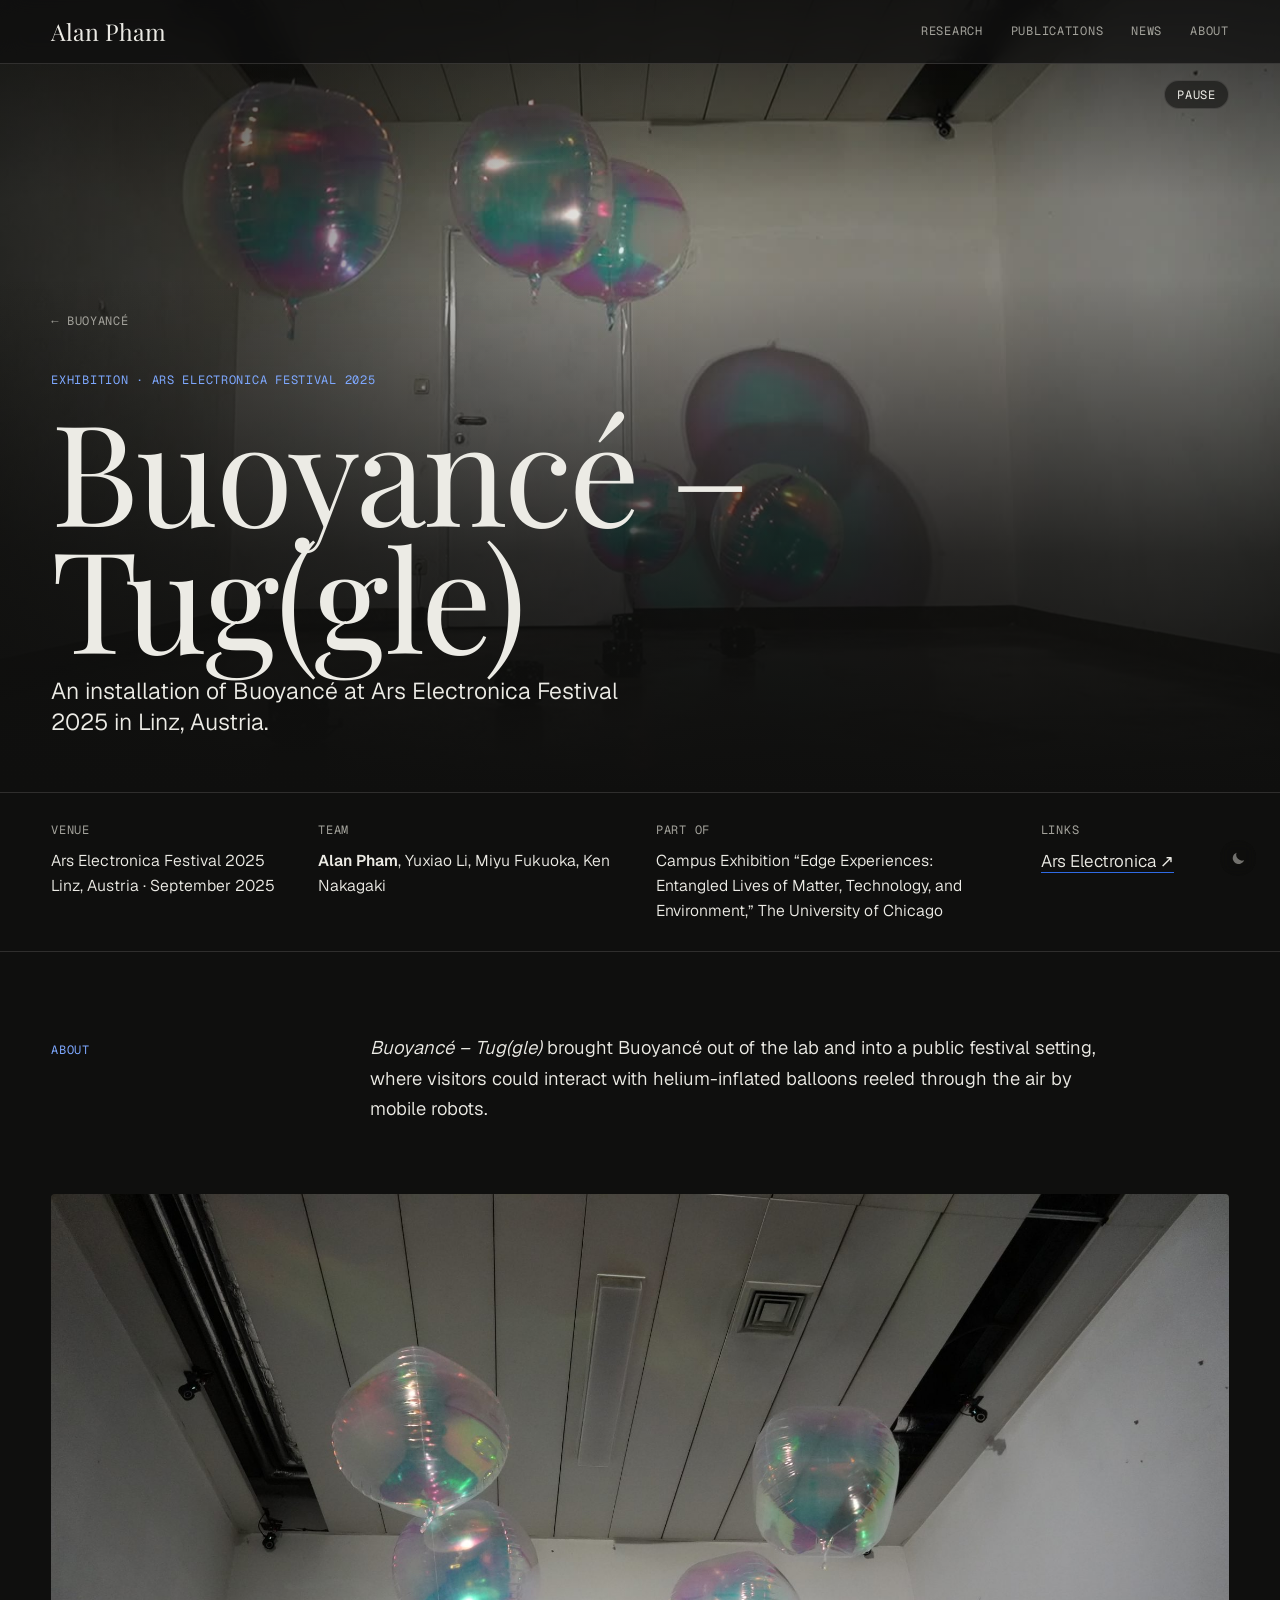
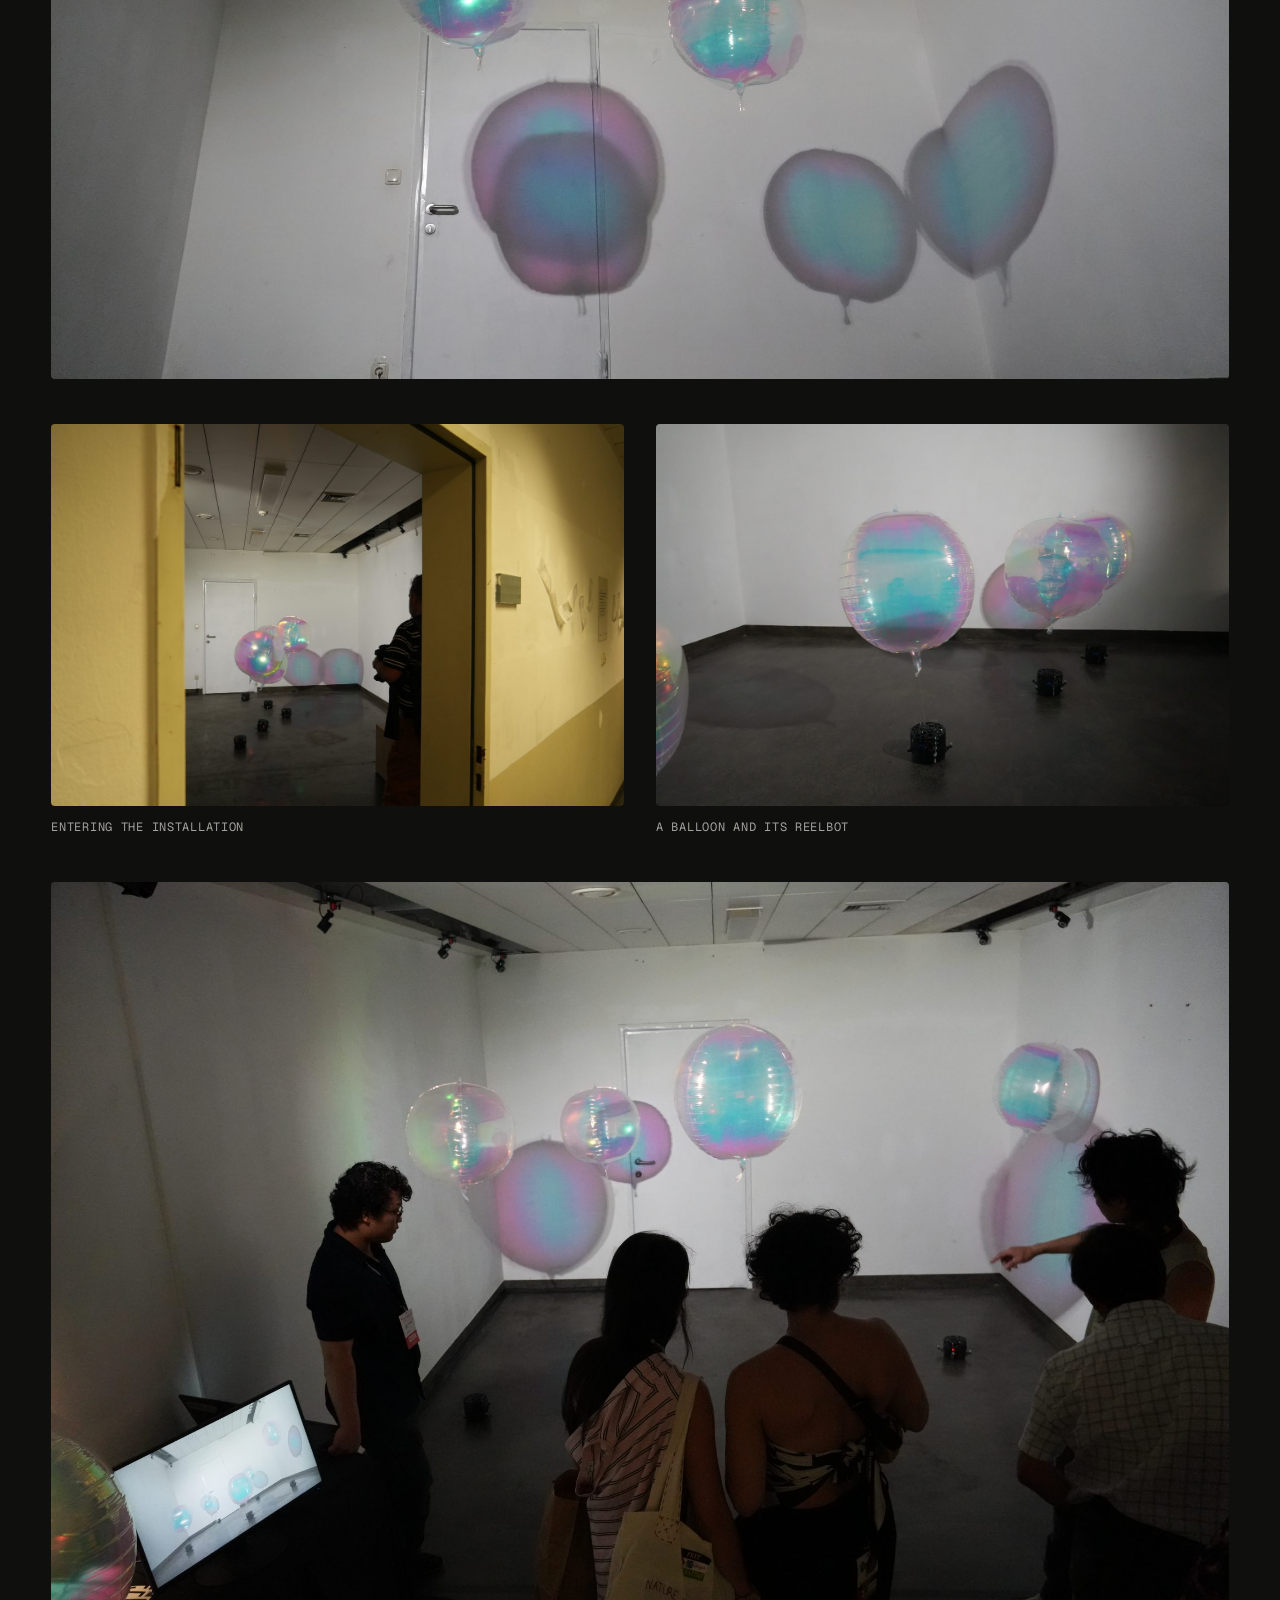
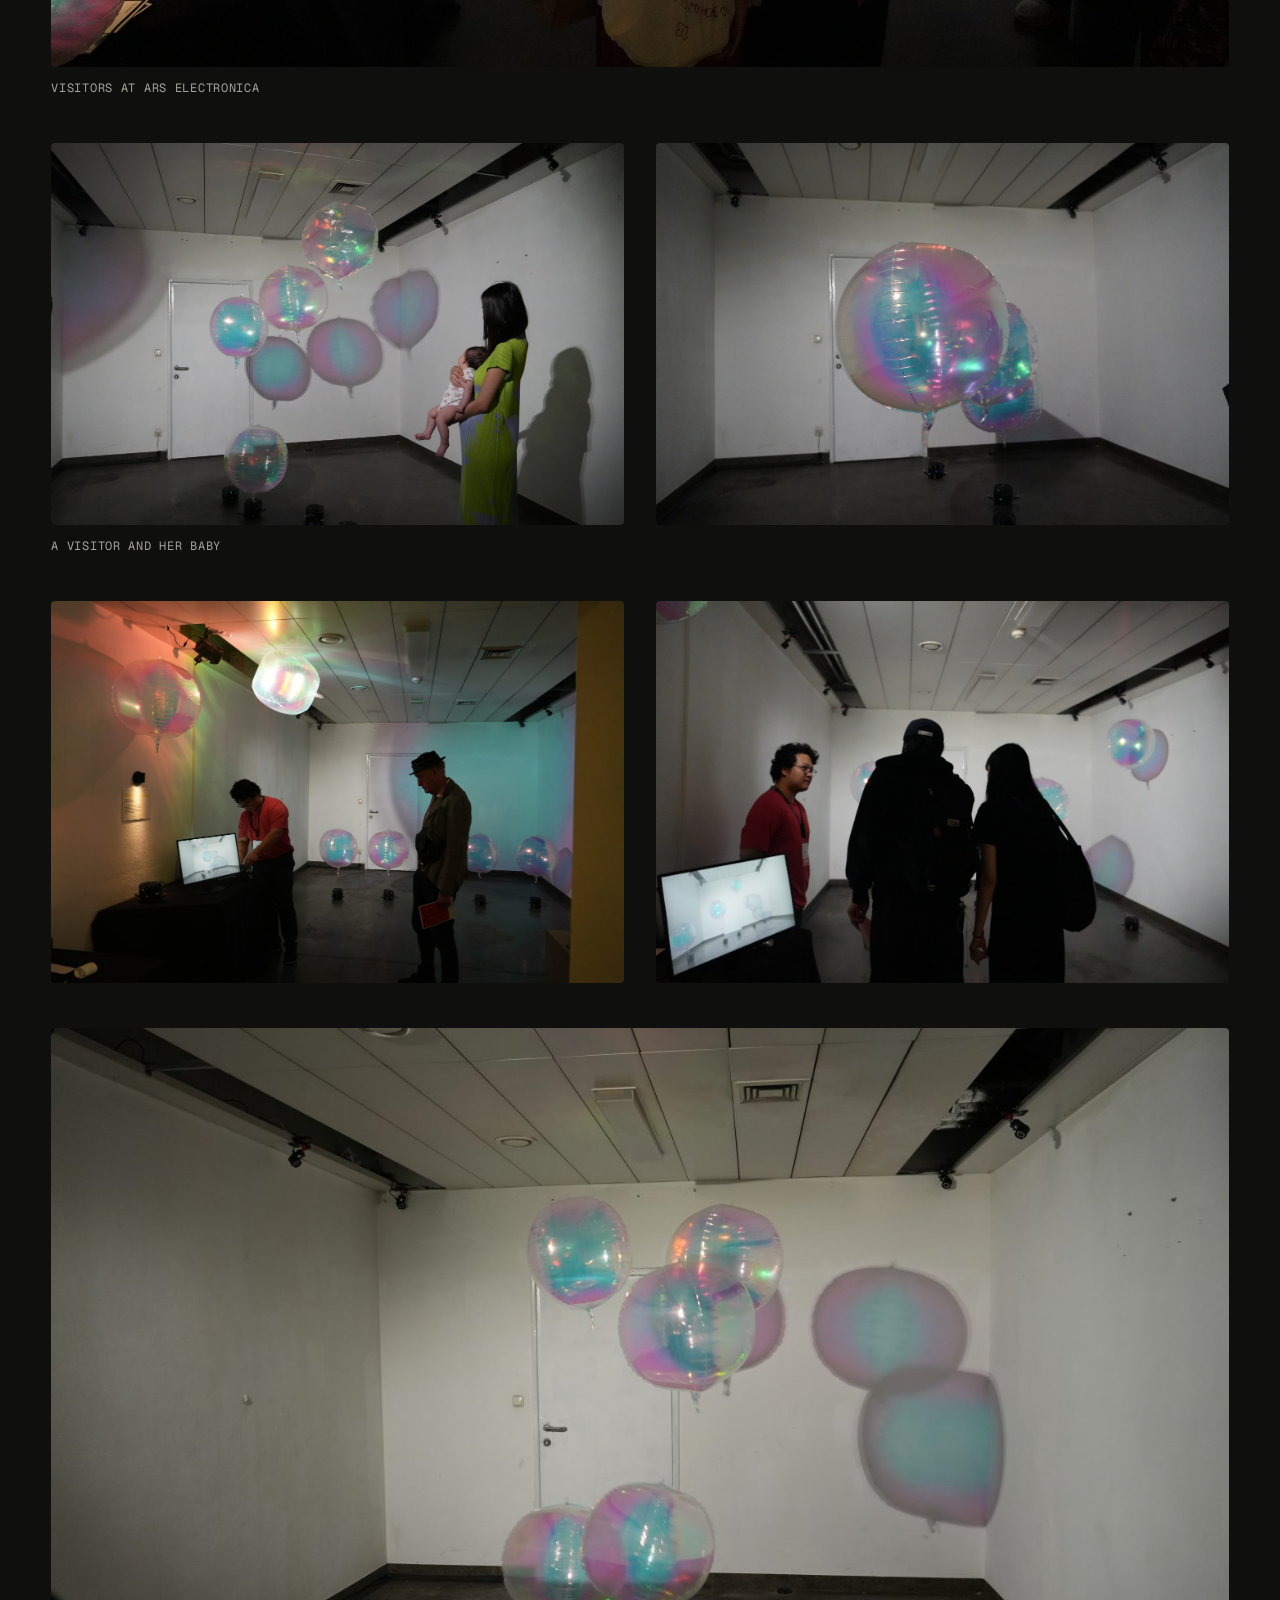
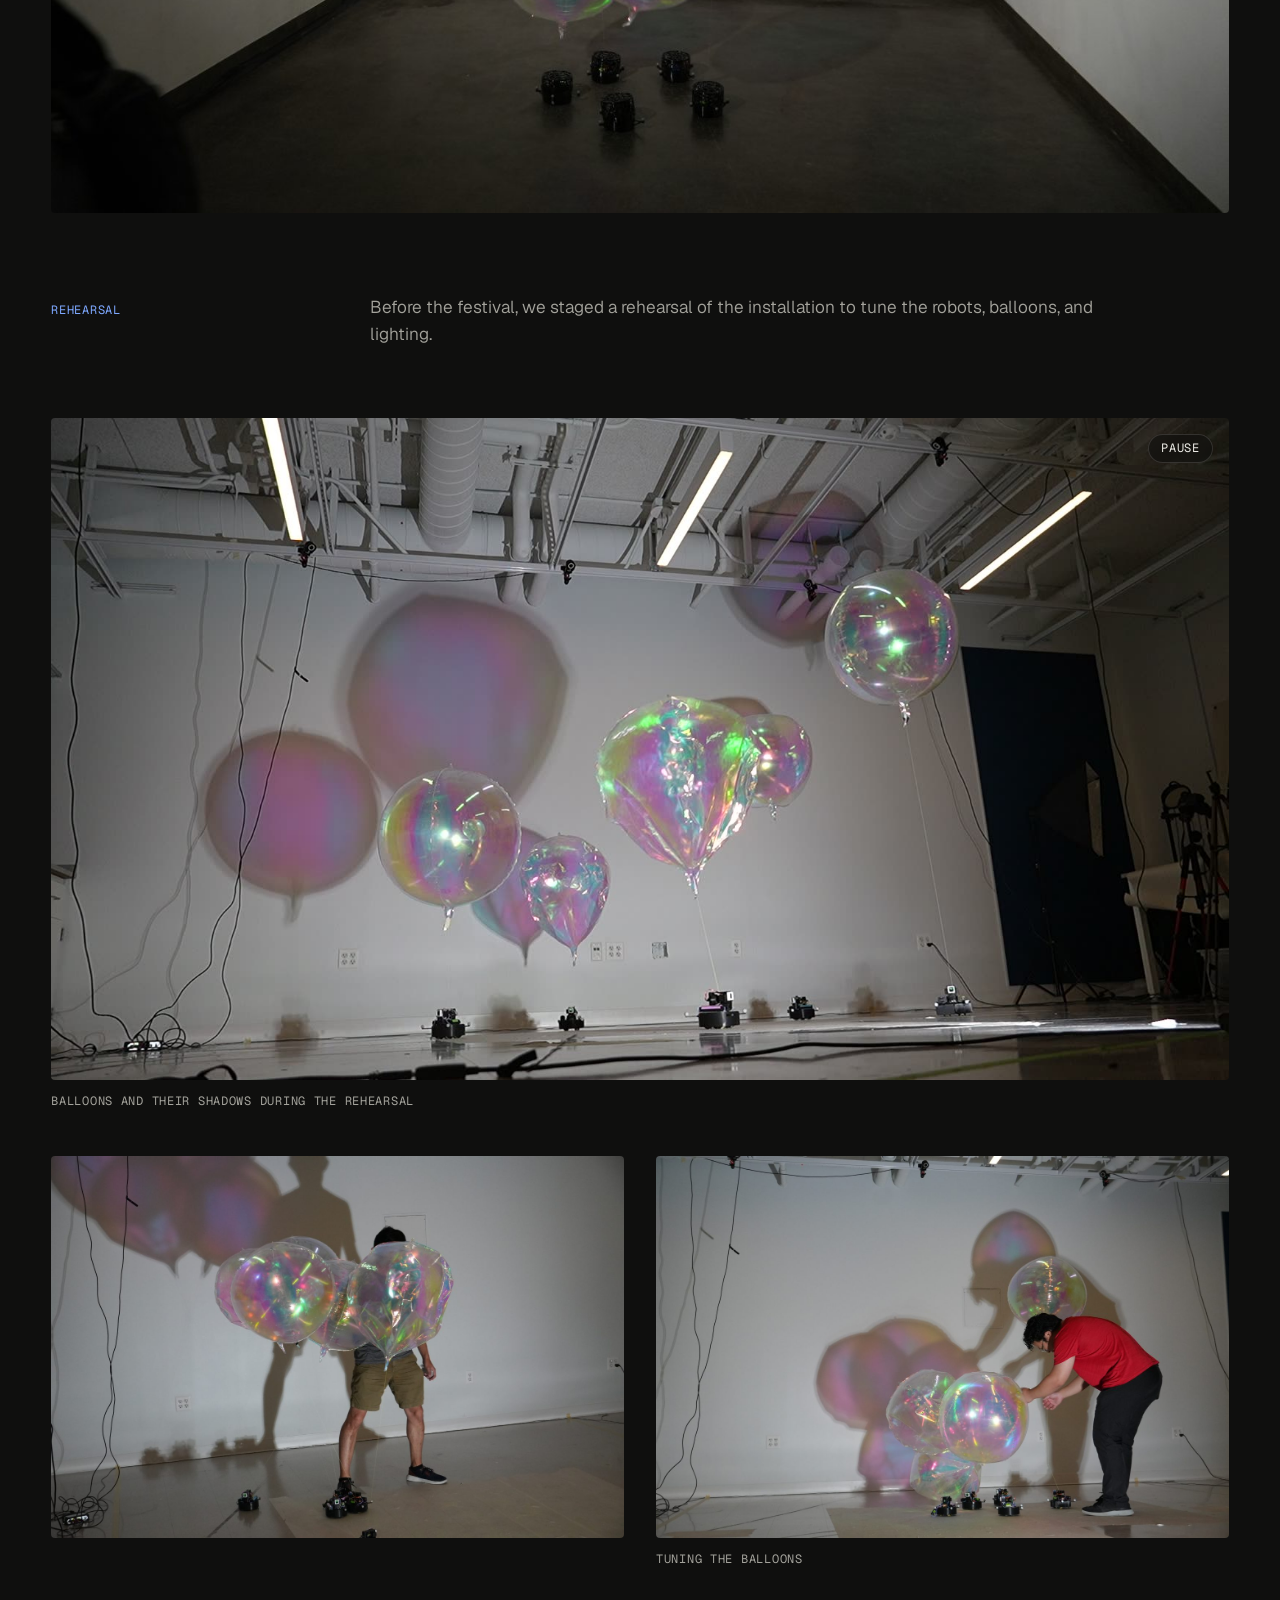
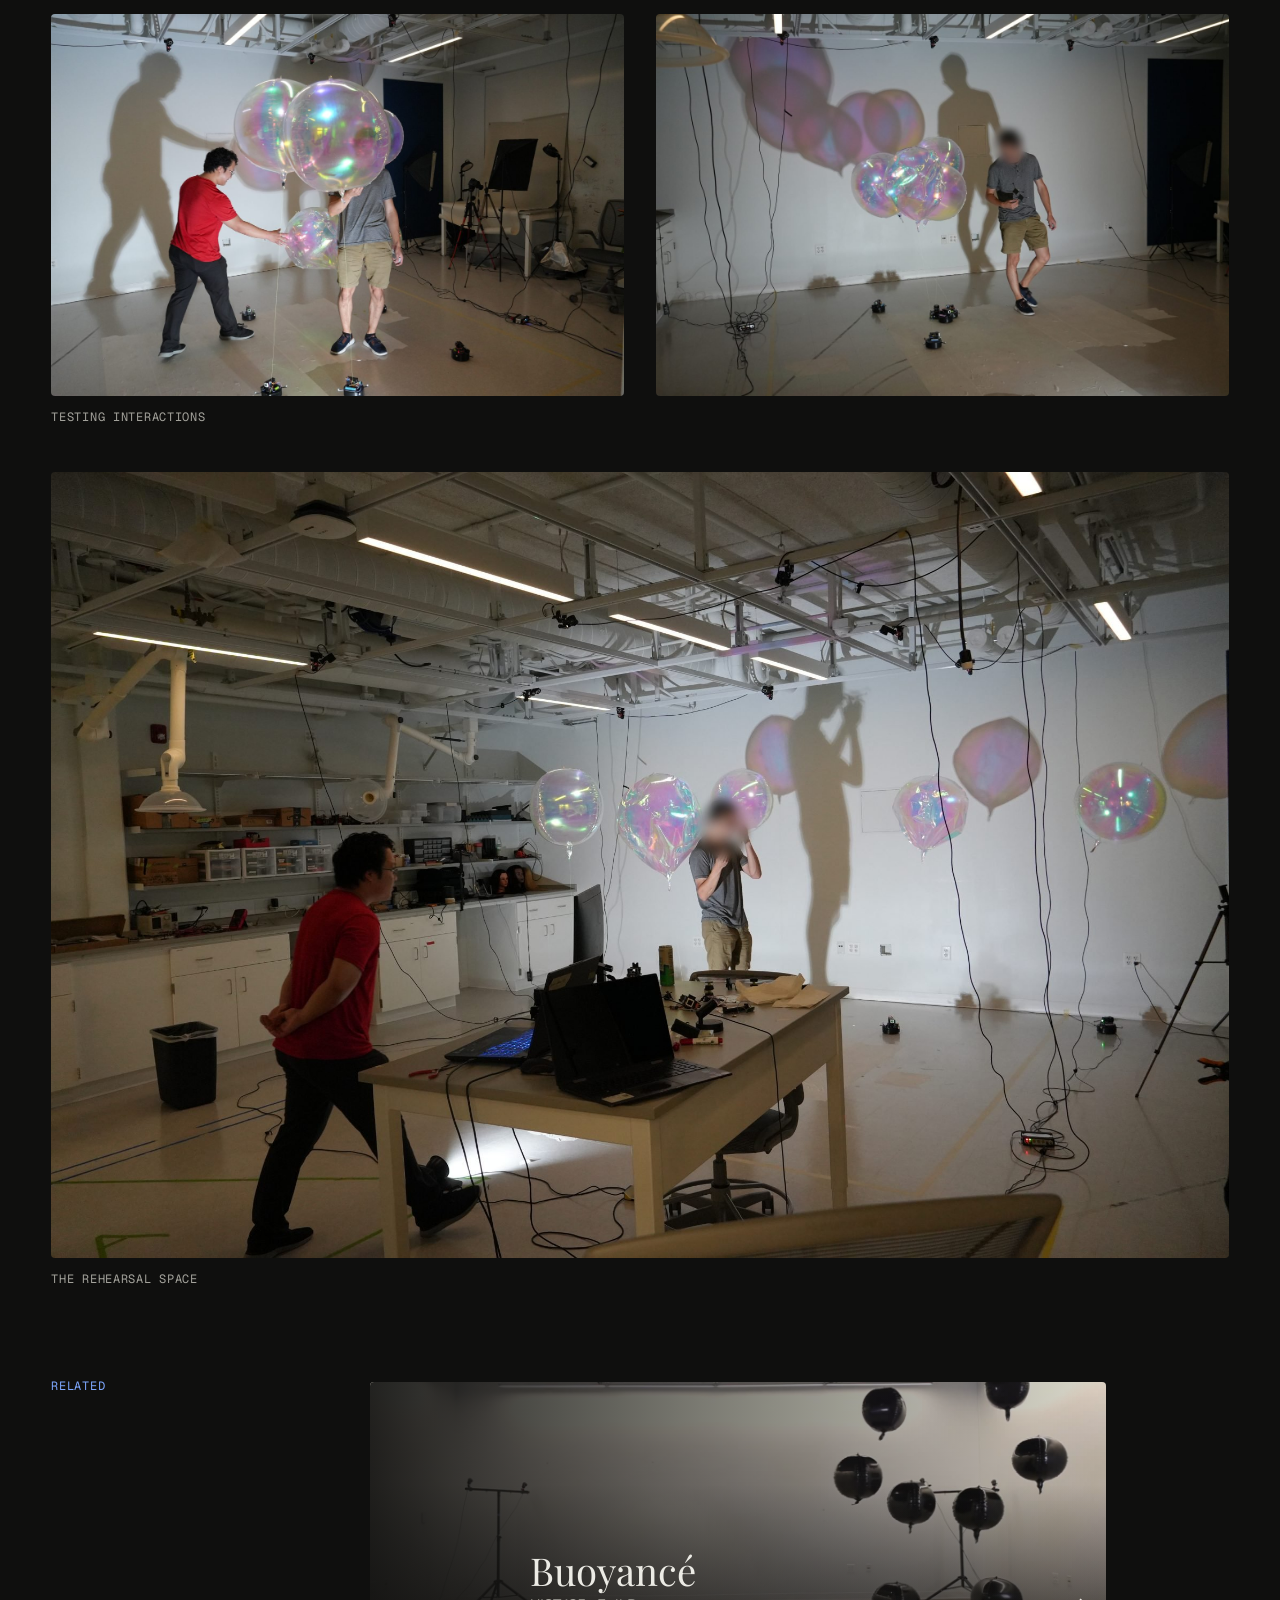
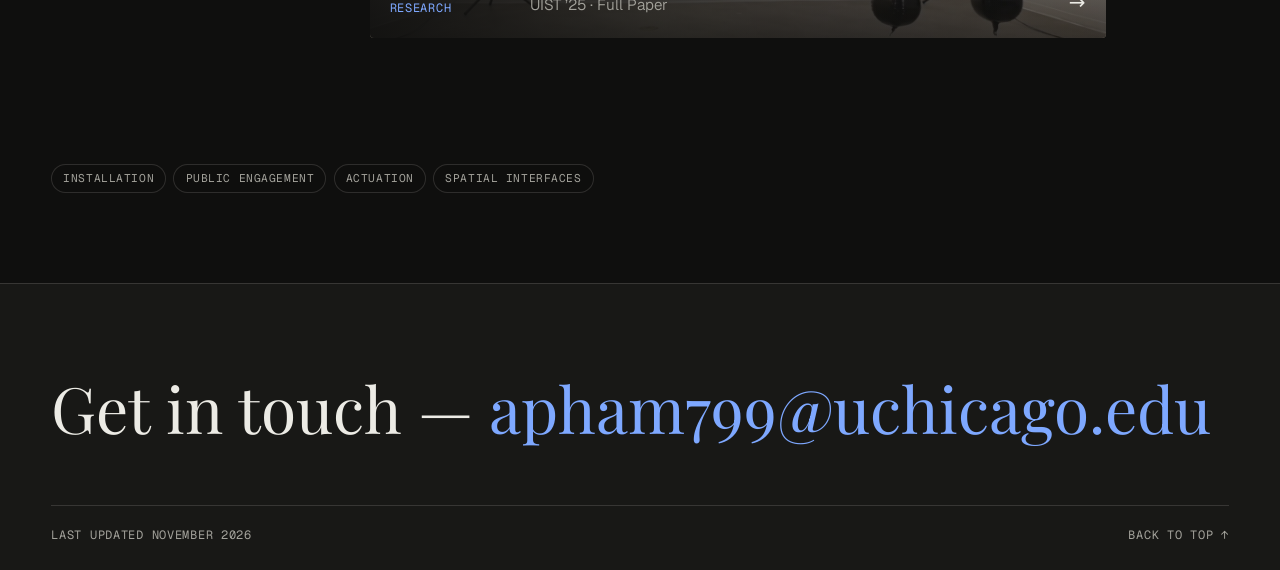
==== projects/buoyance-tuggle/index.html @ a39b382c "Initial commit for Online Portfolio" ====
<!doctype html>
<html lang="en" data-theme="dark">
<head>
  <meta charset="utf-8" />
  <meta name="viewport" content="width=device-width, initial-scale=1" />
  <title>Buoyancé – Tug(gle) · Ars Electronica 2025 — Alan Pham</title>
  <meta name="description" content="Buoyancé – Tug(gle): an installation of Buoyancé exhibited at Ars Electronica Festival 2025 in Linz, Austria." />
  <meta name="theme-color" content="#0f0f0e" />
  <meta property="og:title" content="Buoyancé – Tug(gle) · Ars Electronica 2025 — Alan Pham" />
  <meta property="og:description" content="An installation of Buoyancé at Ars Electronica Festival 2025, Linz, Austria." />
  <link rel="icon" href="../../assets/favicon.svg" type="image/svg+xml" />
  <script>
    (function () {
      try {
        var t = localStorage.getItem("theme");
        if (t === "light" || t === "dark") document.documentElement.setAttribute("data-theme", t);
      } catch (e) {}
      document.documentElement.classList.add("js");
      // Page transition ("buoyant lift"): if we arrived via an internal link, start the rise-in animation.
      try {
        var pt = Number(sessionStorage.getItem("pt") || 0);
        sessionStorage.removeItem("pt");
        if (pt && Date.now() - pt < 4000 && !matchMedia("(prefers-reduced-motion: reduce)").matches)
          document.documentElement.classList.add("pt-enter");
      } catch (e) {}
    })();
  </script>
  <link rel="stylesheet" href="../../assets/css/style.css" />
</head>
<body class="pp" data-project="buoyance-tuggle">
  <a class="skip" href="#main">Skip to content</a>

  <header class="site-header">
    <a class="site-header__name" href="../../index.html">Alan Pham</a>
    <nav class="site-nav" aria-label="Primary">
      <a href="../../index.html#research">Research</a>
      <a href="../../index.html#publications">Publications</a>
      <a href="../../index.html#news">News</a>
      <a href="../../index.html#about">About</a>
    </nav>
  </header>

  <main id="main">

    <!-- ============ HERO ============ -->
    <section class="pp-hero" id="top">
      <div class="pp-hero__media">
        <video muted loop playsinline autoplay preload="auto" poster="../../assets/media/tuggle/hero.jpg" data-autoplay
               aria-label="Iridescent balloons drift at different heights through a white gallery room while small robots move on the dark floor below.">
          <source src="../../assets/media/tuggle/hero.mp4" type="video/mp4" />
        </video>
        <button class="media-toggle mono" type="button" aria-label="Pause background video">Pause</button>
      </div>
      <div class="pp-hero__body">
        <a class="pp-back mono" href="../buoyance/index.html">&larr; Buoyancé</a>
        <p class="pp-hero__venue mono">Exhibition &middot; Ars Electronica Festival 2025</p>
        <h1 class="pp-hero__title">Buoyancé &ndash; Tug(gle)</h1>
        <p class="pp-hero__sub">An installation of Buoyancé at Ars Electronica Festival 2025 in Linz, Austria.</p>
      </div>
    </section>

    <!-- ============ META STRIP ============ -->
    <section class="pp-meta pp-meta--4" aria-label="Exhibition details">
      <div>
        <h2 class="mono">Venue</h2>
        <!-- TODO(Alan): add exact dates -->
        <p>Ars Electronica Festival 2025<br />Linz, Austria &middot; September 2025</p>
      </div>
      <div>
        <h2 class="mono">Team</h2>
        <p><strong>Alan Pham</strong>, Yuxiao Li, Miyu Fukuoka, Ken Nakagaki</p>
      </div>
      <div>
        <h2 class="mono">Part of</h2>
        <p>Campus Exhibition &ldquo;Edge Experiences: Entangled Lives of Matter, Technology, and Environment,&rdquo; The University of Chicago</p>
      </div>
      <div>
        <h2 class="mono">Links</h2>
        <ul class="pp-meta__links">
          <li><a href="https://ars.electronica.art/panic/en/view/edge-experiences-entangled-lives-of-matter-technology-and-environment-20d38ddb450c8199bf32fa17d7757209/" target="_blank" rel="noopener">Ars Electronica&nbsp;↗</a></li>
        </ul>
      </div>
    </section>

    <!-- ============ ABOUT THE INSTALLATION ============ -->
    <section class="pp-section">
      <h2 class="pp-section__label mono reveal">About</h2>
      <div class="pp-section__body">
        <!-- TODO(Alan): describe the installation: what visitors did, how Tug(gle) worked, scale, duration -->
        <p class="pp-abstract reveal" data-todo="Describe the installation">
          <em>Buoyancé &ndash; Tug(gle)</em> brought Buoyancé out of the lab and into a public festival setting, where
          visitors could interact with helium-inflated balloons reeled through the air by mobile robots.
        </p>
      </div>
    </section>

    <!-- ============ GALLERY ============
         Photos: assets/media/tuggle/ (originals in Portfolio/_source-media/Ars Electronica/).
         TODO(Alan): review captions. -->
    <figure class="pp-fig pp-fig--wide reveal">
      <img src="../../assets/media/tuggle/room.jpg" width="2200" height="1467" loading="lazy" decoding="async"
           alt="A white gallery room filled with iridescent balloons floating at different heights above small robots on the floor." />
    </figure>

    <div class="pp-pair">
      <figure class="pp-fig reveal">
        <img src="../../assets/media/tuggle/doorway.jpg" width="1400" height="933" loading="lazy" decoding="async"
             alt="View through a yellow doorway into the gallery, where iridescent balloons hover in the room." />
        <figcaption class="mono">Entering the installation</figcaption>
      </figure>
      <figure class="pp-fig reveal">
        <img src="../../assets/media/tuggle/tether.jpg" width="1400" height="933" loading="lazy" decoding="async"
             alt="Close view of an iridescent balloon floating above the small robot that tethers it." />
        <figcaption class="mono">A balloon and its ReelBot</figcaption>
      </figure>
    </div>

    <figure class="pp-fig pp-fig--wide reveal">
      <img src="../../assets/media/tuggle/visitors.jpg" width="2200" height="1467" loading="lazy" decoding="async"
           alt="A group of visitors stands in the gallery watching the balloons; one visitor points toward them." />
      <figcaption class="mono">Visitors at Ars Electronica</figcaption>
    </figure>

    <div class="pp-pair">
      <figure class="pp-fig reveal">
        <img src="../../assets/media/tuggle/mother.jpg" width="1400" height="933" loading="lazy" decoding="async"
             alt="A mother holding her baby looks up at the iridescent balloons floating around them." />
        <figcaption class="mono">A visitor and her baby</figcaption>
      </figure>
      <figure class="pp-fig reveal">
        <img src="../../assets/media/tuggle/closeup.jpg" width="1400" height="933" loading="lazy" decoding="async"
             alt="A large iridescent balloon hovering in front of a white door." />
      </figure>
    </div>

    <div class="pp-pair">
      <figure class="pp-fig reveal">
        <img src="../../assets/media/tuggle/light.jpg" width="1400" height="933" loading="lazy" decoding="async"
             alt="Visitors in the gallery under colored lighting, with balloons overhead and a laptop on a table." />
      </figure>
      <figure class="pp-fig reveal">
        <img src="../../assets/media/tuggle/team.jpg" width="1400" height="933" loading="lazy" decoding="async"
             alt="Visitors stand with a member of the team in front of floating balloons and a monitor." />
      </figure>
    </div>

    <figure class="pp-fig pp-fig--wide reveal">
      <img src="../../assets/media/tuggle/robots.jpg" width="1400" height="933" loading="lazy" decoding="async"
           alt="Balloons clustered in mid-air above a group of ReelBots on the gallery floor." />
    </figure>

    <!-- ============ REHEARSAL ============ -->
    <section class="pp-section">
      <h2 class="pp-section__label mono reveal">Rehearsal</h2>
      <div class="pp-section__body">
        <!-- TODO(Alan): add where/when the rehearsal took place and anything that changed for Linz -->
        <p class="reveal" data-todo="Describe the rehearsal">
          Before the festival, we staged a rehearsal of the installation to tune the robots, balloons, and lighting.
        </p>
      </div>
    </section>

    <figure class="pp-fig pp-fig--wide reveal">
      <div class="pp-video">
        <video muted loop playsinline preload="none" poster="../../assets/media/tuggle/rehearsal.jpg" data-inview
               aria-label="Iridescent balloons drift in front of a white wall, casting large soft shadows, during the rehearsal.">
          <source src="../../assets/media/tuggle/rehearsal.mp4" type="video/mp4" />
        </video>
        <button class="media-toggle mono" type="button" aria-label="Pause video">Pause</button>
      </div>
      <figcaption class="mono">Balloons and their shadows during the rehearsal</figcaption>
    </figure>

    <div class="pp-pair">
      <figure class="pp-fig reveal">
        <img src="../../assets/media/tuggle/rehearsal-shadows.jpg" width="1400" height="933" loading="lazy" decoding="async"
             alt="A person stands beneath a cluster of iridescent balloons, their shadows spread across the white wall." />
      </figure>
      <figure class="pp-fig reveal">
        <img src="../../assets/media/tuggle/rehearsal-setup.jpg" width="1400" height="933" loading="lazy" decoding="async"
             alt="A team member bends to adjust a cluster of balloons above the robots on the floor." />
        <figcaption class="mono">Tuning the balloons</figcaption>
      </figure>
    </div>

    <div class="pp-pair">
      <figure class="pp-fig reveal">
        <img src="../../assets/media/tuggle/rehearsal-testing.jpg" width="1400" height="933" loading="lazy" decoding="async"
             alt="Two people test the installation, one guiding a large iridescent balloon toward the other." />
        <figcaption class="mono">Testing interactions</figcaption>
      </figure>
      <figure class="pp-fig reveal">
        <img src="../../assets/media/tuggle/rehearsal-robots.jpg" width="1400" height="933" loading="lazy" decoding="async"
             alt="A person walks past robots on the floor while balloons and their shadows fill the wall behind." />
      </figure>
    </div>

    <figure class="pp-fig pp-fig--wide reveal">
      <img src="../../assets/media/tuggle/rehearsal-room.jpg" width="2200" height="1467" loading="lazy" decoding="async"
           alt="Wide view of the rehearsal space: a workroom with tables and a laptop, balloons floating along the white wall." />
      <figcaption class="mono">The rehearsal space</figcaption>
    </figure>

    <!-- ============ RELATED ============ -->
    <section class="pp-section">
      <h2 class="pp-section__label mono reveal">Related</h2>
      <div class="pp-section__body">
        <ul class="pp-related reveal">
          <li>
            <a class="pp-related__item pp-related__item--media" href="../buoyance/index.html">
              <span class="pp-related__media" aria-hidden="true">
                <video muted loop playsinline preload="none" poster="../../assets/media/buoyance.jpg" data-inview>
                  <source src="../../assets/media/buoyance.mp4" type="video/mp4" />
                </video>
              </span>
              <span class="pp-related__type mono">Research</span>
              <span class="pp-related__main">
                <span class="pp-related__title">Buoyancé</span>
                <span class="pp-related__meta">UIST &rsquo;25 &middot; Full Paper</span>
              </span>
              <span class="pp-related__arrow" aria-hidden="true">&rarr;</span>
            </a>
          </li>
        </ul>
      </div>
    </section>

    <section class="pp-end">
      <ul class="pills" aria-label="Themes">
        <li>Installation</li><li>Public Engagement</li><li>Actuation</li><li>Spatial Interfaces</li>
      </ul>
    </section>
  </main>

  <footer class="site-footer">
    <p class="site-footer__big">Get in touch &mdash; <a href="mailto:apham799@uchicago.edu">apham799@uchicago.edu</a></p>
    <div class="site-footer__row mono">
      <span>Last updated November 2026</span>
      <a href="#top">Back to top ↑</a>
    </div>
  </footer>

  <button class="theme-toggle" type="button" aria-label="Switch to light theme" title="Switch to light theme">
    <svg class="theme-toggle__icon theme-toggle__icon--sun" viewBox="0 0 24 24" aria-hidden="true" focusable="false">
      <circle cx="12" cy="12" r="4.2" />
      <path d="M12 2.5v2.2M12 19.3v2.2M2.5 12h2.2M19.3 12h2.2M5.3 5.3l1.55 1.55M17.15 17.15l1.55 1.55M5.3 18.7l1.55-1.55M17.15 6.85l1.55-1.55" />
    </svg>
    <svg class="theme-toggle__icon theme-toggle__icon--moon" viewBox="0 0 24 24" aria-hidden="true" focusable="false">
      <path d="M20.2 14.6A8.4 8.4 0 0 1 9.4 3.8a8.4 8.4 0 1 0 10.8 10.8Z" />
    </svg>
  </button>

  <dialog class="lightbox" aria-label="Enlarged image">
    <button class="lightbox__close mono" type="button">Close &times;</button>
    <img alt="" />
  </dialog>

  <script src="../../assets/js/main.js" defer></script>
</body>
</html>
---- assets/css/style.css ----
/* Self-hosted fonts (SIL Open Font License): Geist, Geist Mono, Instrument Serif. latin + latin-ext subsets. */
/* Playfair Display (SIL OFL): high-contrast transitional/Didone display face. */
@font-face {
  font-family: "Playfair Display"; font-style: normal; font-weight: 400 900; font-display: block;
  src: url([data-uri]) format("woff2");  /* inlined: ready on first paint */
  unicode-range: U+0000-00FF, U+0131, U+0152-0153, U+02BB-02BC, U+02C6, U+02DA, U+02DC, U+0304, U+0308, U+0329, U+2000-206F, U+20AC, U+2122, U+2191, U+2193, U+2212, U+2215, U+FEFF, U+FFFD;
}
@font-face {
  font-family: "Playfair Display"; font-style: normal; font-weight: 400 900; font-display: block;
  src: url("../fonts/playfair-display-normal-latin-ext.woff2") format("woff2");
  unicode-range: U+0100-02BA, U+02BD-02C5, U+02C7-02CC, U+02CE-02D7, U+02DD-02FF, U+0304, U+0308, U+0329, U+1D00-1DBF, U+1E00-1E9F, U+1EF2-1EFF, U+2020, U+20A0-20AB, U+20AD-20C4, U+2113, U+2C60-2C7F, U+A720-A7FF;
}
@font-face {
  font-family: "Playfair Display"; font-style: italic; font-weight: 400 900; font-display: swap;
  src: url("../fonts/playfair-display-italic-latin.woff2") format("woff2");
  unicode-range: U+0000-00FF, U+0131, U+0152-0153, U+02BB-02BC, U+02C6, U+02DA, U+02DC, U+0304, U+0308, U+0329, U+2000-206F, U+20AC, U+2122, U+2191, U+2193, U+2212, U+2215, U+FEFF, U+FFFD;
}
@font-face {
  font-family: "Playfair Display"; font-style: italic; font-weight: 400 900; font-display: swap;
  src: url("../fonts/playfair-display-italic-latin-ext.woff2") format("woff2");
  unicode-range: U+0100-02BA, U+02BD-02C5, U+02C7-02CC, U+02CE-02D7, U+02DD-02FF, U+0304, U+0308, U+0329, U+1D00-1DBF, U+1E00-1E9F, U+1EF2-1EFF, U+2020, U+20A0-20AB, U+20AD-20C4, U+2113, U+2C60-2C7F, U+A720-A7FF;
}
@font-face {
  font-family: "Geist"; font-style: normal; font-weight: 300 700; font-display: swap;
  src: url("../fonts/geist-normal-300-700-latin-ext.woff2") format("woff2");
  unicode-range: U+0100-02BA, U+02BD-02C5, U+02C7-02CC, U+02CE-02D7, U+02DD-02FF, U+0304, U+0308, U+0329, U+1D00-1DBF, U+1E00-1E9F, U+1EF2-1EFF, U+2020, U+20A0-20AB, U+20AD-20C4, U+2113, U+2C60-2C7F, U+A720-A7FF;
}
@font-face {
  font-family: "Geist"; font-style: normal; font-weight: 300 700; font-display: swap;
  src: url("../fonts/geist-normal-300-700-latin.woff2") format("woff2");
  unicode-range: U+0000-00FF, U+0131, U+0152-0153, U+02BB-02BC, U+02C6, U+02DA, U+02DC, U+0304, U+0308, U+0329, U+2000-206F, U+20AC, U+2122, U+2191, U+2193, U+2212, U+2215, U+FEFF, U+FFFD;
}
@font-face {
  font-family: "Geist Mono"; font-style: normal; font-weight: 400; font-display: block;
  src: url("../fonts/geist-mono-normal-400-latin-ext.woff2") format("woff2");
  unicode-range: U+0100-02BA, U+02BD-02C5, U+02C7-02CC, U+02CE-02D7, U+02DD-02FF, U+0304, U+0308, U+0329, U+1D00-1DBF, U+1E00-1E9F, U+1EF2-1EFF, U+2020, U+20A0-20AB, U+20AD-20C4, U+2113, U+2C60-2C7F, U+A720-A7FF;
}
@font-face {
  font-family: "Geist Mono"; font-style: normal; font-weight: 400; font-display: block;
  src: url([data-uri]) format("woff2");  /* inlined so the header font is ready on first paint */
  unicode-range: U+0000-00FF, U+0131, U+0152-0153, U+02BB-02BC, U+02C6, U+02DA, U+02DC, U+0304, U+0308, U+0329, U+2000-206F, U+20AC, U+2122, U+2191, U+2193, U+2212, U+2215, U+FEFF, U+FFFD;
}
@font-face {
  font-family: "Geist Mono"; font-style: normal; font-weight: 500; font-display: block;
  src: url("../fonts/geist-mono-normal-500-latin-ext.woff2") format("woff2");
  unicode-range: U+0100-02BA, U+02BD-02C5, U+02C7-02CC, U+02CE-02D7, U+02DD-02FF, U+0304, U+0308, U+0329, U+1D00-1DBF, U+1E00-1E9F, U+1EF2-1EFF, U+2020, U+20A0-20AB, U+20AD-20C4, U+2113, U+2C60-2C7F, U+A720-A7FF;
}
@font-face {
  font-family: "Geist Mono"; font-style: normal; font-weight: 500; font-display: block;
  src: url("../fonts/geist-mono-normal-500-latin.woff2") format("woff2");
  unicode-range: U+0000-00FF, U+0131, U+0152-0153, U+02BB-02BC, U+02C6, U+02DA, U+02DC, U+0304, U+0308, U+0329, U+2000-206F, U+20AC, U+2122, U+2191, U+2193, U+2212, U+2215, U+FEFF, U+FFFD;
}
@font-face {
  font-family: "Instrument Serif"; font-style: italic; font-weight: 400; font-display: block;
  src: url("../fonts/instrument-serif-italic-400-latin-ext.woff2") format("woff2");
  unicode-range: U+0100-02BA, U+02BD-02C5, U+02C7-02CC, U+02CE-02D7, U+02DD-02FF, U+0304, U+0308, U+0329, U+1D00-1DBF, U+1E00-1E9F, U+1EF2-1EFF, U+2020, U+20A0-20AB, U+20AD-20C4, U+2113, U+2C60-2C7F, U+A720-A7FF;
}
@font-face {
  font-family: "Instrument Serif"; font-style: italic; font-weight: 400; font-display: block;
  src: url("../fonts/instrument-serif-italic-400-latin.woff2") format("woff2");
  unicode-range: U+0000-00FF, U+0131, U+0152-0153, U+02BB-02BC, U+02C6, U+02DA, U+02DC, U+0304, U+0308, U+0329, U+2000-206F, U+20AC, U+2122, U+2191, U+2193, U+2212, U+2215, U+FEFF, U+FFFD;
}
@font-face {
  font-family: "Instrument Serif"; font-style: normal; font-weight: 400; font-display: block;
  src: url("../fonts/instrument-serif-normal-400-latin-ext.woff2") format("woff2");
  unicode-range: U+0100-02BA, U+02BD-02C5, U+02C7-02CC, U+02CE-02D7, U+02DD-02FF, U+0304, U+0308, U+0329, U+1D00-1DBF, U+1E00-1E9F, U+1EF2-1EFF, U+2020, U+20A0-20AB, U+20AD-20C4, U+2113, U+2C60-2C7F, U+A720-A7FF;
}
@font-face {
  font-family: "Instrument Serif"; font-style: normal; font-weight: 400; font-display: block;
  src: url([data-uri]) format("woff2");  /* inlined so the header font is ready on first paint */
  unicode-range: U+0000-00FF, U+0131, U+0152-0153, U+02BB-02BC, U+02C6, U+02DA, U+02DC, U+0304, U+0308, U+0329, U+2000-206F, U+20AC, U+2122, U+2191, U+2193, U+2212, U+2215, U+FEFF, U+FFFD;
}

/* =========================================================
   Alan Pham — Portfolio
   Tokens live at the top: change --accent to re-theme.
   ========================================================= */

:root {
  --font-serif: "Playfair Display", "Didot", "Bodoni 72", "Instrument Serif", serif;
  /* previous: "Instrument Serif", "Times New Roman", serif  ·  tried: "GFS Didot", "Bodoni Moda" (if returning to Bodoni Moda, cap hairlines with font-variation-settings: "opsz" 48 on large titles) */
  --font-sans: "Geist", ui-sans-serif, system-ui, -apple-system, "Segoe UI", sans-serif;
  --font-mono: "Geist Mono", ui-monospace, "SFMono-Regular", Consolas, monospace;

  --pad: clamp(1.25rem, 4vw, 3.5rem);
  --maxw: 84rem;
  --header-h: 4rem;
  --ease: cubic-bezier(0.22, 1, 0.36, 1);
}

[data-theme="dark"] {
  --bg: #0f0f0e;
  --bg-2: #181816;
  --fg: #ecebe5;
  --fg-2: #a3a29b;
  --line: rgba(236, 235, 229, 0.14);
  --accent: #2f6ae3;
  --accent-ink: #7ea8ff;
  color-scheme: dark;
}

[data-theme="light"] {
  --bg: #f4f2ec;
  --bg-2: #eae7df;
  --fg: #151514;
  --fg-2: #5b5953;
  --line: rgba(21, 21, 20, 0.14);
  --accent: #1f5fd6;
  --accent-ink: #1a4cae;
  color-scheme: light;
}

/* ---------- base ---------- */
*,
*::before,
*::after { box-sizing: border-box; }

html { scroll-behavior: smooth; -webkit-text-size-adjust: 100%; }
body {
  margin: 0;
  background: var(--bg);
  color: var(--fg);
  font-family: var(--font-sans);
  font-weight: 350;
  font-size: 1.0625rem;
  line-height: 1.6;
  -webkit-font-smoothing: antialiased;
  text-rendering: optimizeLegibility;
  transition: background-color 0.5s var(--ease), color 0.5s var(--ease);
}
h1, h2, h3, p, ul, ol, dl, dd { margin: 0; }
ul, ol { padding: 0; list-style: none; }
img, video, svg { display: block; max-width: 100%; }
a { color: inherit; text-decoration-thickness: 1px; text-underline-offset: 0.2em; }
a:hover { color: var(--accent-ink); }
em { font-style: italic; }
strong { font-weight: 600; }
::selection { background: var(--accent); color: #fff; }
:focus-visible { outline: 2px solid var(--accent); outline-offset: 3px; border-radius: 2px; }

.mono {
  font-family: var(--font-mono);
  font-size: 0.75rem;
  font-weight: 400;
  letter-spacing: 0.06em;
  text-transform: uppercase;
}

.skip {
  position: absolute; left: -999px; top: 0; z-index: 100;
  background: var(--fg); color: var(--bg); padding: 0.5rem 1rem;
}
.skip:focus { left: 1rem; top: 1rem; }

/* ---------- header ---------- */
.site-header {
  position: fixed; inset: 0 0 auto 0; z-index: 50;
  height: var(--header-h);
  display: flex; align-items: center; gap: 2rem;
  padding: 0 var(--pad);
  background: color-mix(in srgb, var(--bg) 72%, transparent);
  -webkit-backdrop-filter: blur(12px);
  backdrop-filter: blur(12px);
  border-bottom: 1px solid var(--line);
  transition: background-color 0.5s var(--ease);
}
.site-header__name {
  font-family: var(--font-serif); font-size: 1.45rem; line-height: 1;
  text-decoration: none; margin-right: auto;
}
.site-nav { display: flex; gap: 1.75rem; }
.site-nav a {
  font-family: var(--font-mono); font-size: 0.75rem; letter-spacing: 0.06em; text-transform: uppercase;
  text-decoration: none; color: var(--fg-2); position: relative; padding: 0.25rem 0;
}
.site-nav a::after {
  content: ""; position: absolute; left: 0; right: 0; bottom: 0; height: 1px; background: var(--accent);
  transform: scaleX(0); transform-origin: left; transition: transform 0.4s var(--ease);
}
.site-nav a:hover, .site-nav a.is-active { color: var(--fg); }
.site-nav a:hover::after, .site-nav a.is-active::after { transform: scaleX(1); }

.theme-toggle {
  position: fixed; right: clamp(0.9rem, 2vw, 1.5rem); bottom: clamp(0.9rem, 2vw, 1.5rem); z-index: 60;
  display: grid; place-items: center;
  width: 2.25rem; height: 2.25rem; padding: 0;
  color: var(--fg); opacity: 0.45; cursor: pointer;
  border: 0; border-radius: 50%;
  background: color-mix(in srgb, var(--bg) 55%, transparent);     /* keeps it visible over bright video */
  -webkit-backdrop-filter: blur(6px); backdrop-filter: blur(6px);
  transition: opacity 0.3s, background-color 0.3s;
}
.theme-toggle:hover, .theme-toggle:focus-visible { opacity: 1; background: color-mix(in srgb, var(--bg) 85%, transparent); }
.theme-toggle__icon {
  grid-area: 1 / 1; width: 1.05rem; height: 1.05rem;
  fill: none; stroke: currentColor; stroke-width: 1.7; stroke-linecap: round; stroke-linejoin: round;
  transition: opacity 0.35s var(--ease), transform 0.5s var(--ease);
}
.theme-toggle__icon--sun circle { fill: currentColor; stroke: none; }
.theme-toggle__icon--moon path { fill: currentColor; stroke: none; }
/* icon shows the CURRENT theme: moon in dark mode, sun in light mode */
[data-theme="dark"]  .theme-toggle__icon--sun,
[data-theme="light"] .theme-toggle__icon--moon { opacity: 0; transform: rotate(-90deg) scale(0.6); }

/* ---------- hero ---------- */
.hero {
  min-height: 100svh;
  display: grid;
  grid-template-rows: 1fr auto auto auto 1fr auto;
  gap: clamp(1.25rem, 3vh, 2.25rem);
  padding: calc(var(--header-h) + 2rem) var(--pad) 2rem;
  max-width: var(--maxw); margin: 0 auto;
}
.hero__eyebrow { grid-row: 2; color: var(--fg-2); }
.hero__name {
  grid-row: 3;
  font-family: var(--font-serif); font-weight: 400;
  font-size: clamp(4.5rem, 15vw, 13.5rem);
  line-height: 0.86; letter-spacing: -0.02em;
}
.hero__line { display: block; }
.hero__line--indent { padding-left: 0.9em; }
.hero__statement {
  grid-row: 4;
  max-width: 30ch;
  font-size: clamp(1.4rem, 2.8vw, 2.35rem);
  line-height: 1.22; font-weight: 300; letter-spacing: -0.01em;
  margin-left: auto; margin-right: 0;
}
.hero__statement em {
  font-style: normal; font-weight: 400; color: var(--accent-ink);
  cursor: default; white-space: nowrap;
}
.hero__meta {
  grid-row: 6;
  display: grid; grid-template-columns: repeat(3, minmax(0, 1fr)); gap: 1.5rem;
  border-top: 1px solid var(--line); padding-top: 1.25rem;
  font-size: 0.95rem; color: var(--fg);
}
.hero__meta dt { color: var(--fg-2); margin-bottom: 0.35rem; }
.hero__meta .clock { color: var(--fg-2); }

/* keyword micro-typography (letters wrapped by JS; values driven by the cursor in main.js) */
.fx-ch { display: inline-block; }
.fx-in { display: inline-block; will-change: transform; }
[data-fx="shape"] .fx-in { transform-origin: 50% 85%; }   /* squash toward the baseline */
[data-fx="sense"] .fx-in {
  --k: 0;
  color: color-mix(in srgb, var(--accent-ink) calc(100% - var(--k) * 70%), #000);
}

/* ---------- research: full-screen project sections ---------- */
.research { position: relative; }

.project {
  position: sticky; top: 0;
  height: 100svh; min-height: 36rem;
  overflow: hidden;
  background: var(--bg);
  border-top: 1px solid var(--line);
  isolation: isolate;
}
.project__media {
  /* per-project framing: override --media-w / --media-h / --media-pos on the <article> */
  position: absolute; right: 0; bottom: 0; z-index: -1;
  width: var(--media-w, 70%); height: var(--media-h, 100%);
  overflow: hidden;   /* keep the zoom-in-on-enter inside the gradient overlay */
}
.project__media video {
  width: 100%; height: 100%; object-fit: cover; object-position: var(--media-pos, 50% 50%);
  transform: scale(1.06); transition: transform 1.6s var(--ease), opacity 0.8s;
}
.project.is-in .project__media video { transform: scale(1); }
.project__media::after {
  content: ""; position: absolute; inset: 0; pointer-events: none;
  background:
    linear-gradient(90deg, var(--bg) 0%, color-mix(in srgb, var(--bg) 82%, transparent) 18%, color-mix(in srgb, var(--bg) 25%, transparent) 48%, transparent 70%),
    linear-gradient(0deg, color-mix(in srgb, var(--bg) 70%, transparent) 0%, transparent 28%),
    linear-gradient(180deg, var(--bg) 0%, transparent var(--media-top-fade, 0%));
  transition: background 0.5s var(--ease);
}
.media-toggle {
  position: absolute; right: var(--pad); top: calc(var(--header-h) + 1rem); z-index: 2;
  background: color-mix(in srgb, var(--bg) 60%, transparent); color: var(--fg);
  border: 1px solid var(--line); border-radius: 999px; padding: 0.35rem 0.75rem; cursor: pointer;
  -webkit-backdrop-filter: blur(6px); backdrop-filter: blur(6px);
}
.media-toggle:hover { border-color: var(--fg-2); }

.project__body {
  height: 100%;
  display: flex; flex-direction: column; justify-content: space-between;
  padding: calc(var(--header-h) + 2rem) var(--pad) 1.75rem;
  max-width: min(44rem, 52%);
}
.project__top { display: flex; gap: 1.25rem; color: var(--fg-2); }
.project__venue { color: var(--accent-ink); }
.project__main { display: grid; gap: 1.1rem; }
.project__main { container-type: inline-size; }
.project__title {
  font-family: var(--font-serif); font-weight: 400;
  /* --fit = the title's width in em (set per card); 100cqi = the column width, so the title always fits on one line */
  font-size: min(clamp(3.25rem, 7.4vw, 7rem), calc(100cqi / var(--fit, 5)));
  line-height: 0.92; letter-spacing: -0.015em; white-space: nowrap;
}
.project__sub { font-size: 1.2rem; line-height: 1.4; max-width: 34ch; font-weight: 400; }
.project__desc { color: var(--fg-2); max-width: 46ch; }
.project__role {
  display: flex; flex-wrap: wrap; align-items: baseline; gap: 0.3rem 0.75rem; max-width: 46ch;
  padding-left: 1rem; border-left: 2px solid var(--accent);
  font-size: 0.98rem;
}
.project__role .mono { color: var(--fg-2); }
.project__links { display: flex; flex-wrap: wrap; gap: 0.6rem; margin-top: 0.3rem; }
.project__links a {
  display: inline-block; text-decoration: none;
  border: 1px solid var(--fg); border-radius: 999px; padding: 0.5rem 1rem;
  transition: background 0.3s, color 0.3s, border-color 0.3s;
}
.project__links a:hover { background: var(--fg); color: var(--bg); }
.project__links a.is-primary { background: var(--fg); color: var(--bg); }
.project__links a.is-primary:hover { background: var(--accent); border-color: var(--accent); color: #fff; }
.project__title-link { text-decoration: none; color: inherit; }
[data-card-href] { cursor: pointer; }
[data-card-href]:hover .project__links a.is-primary { background: var(--accent); border-color: var(--accent); color: #fff; }
[data-card-href]:hover .project__media video { filter: brightness(1.04); }
.project__title-link:hover { color: inherit; }
.project__links-note { display: inline-block; padding: 0.5rem 0; color: var(--fg-2); }

.pills { display: flex; flex-wrap: wrap; gap: 0.45rem; }
.pills li {
  font-family: var(--font-mono); font-size: 0.7rem; letter-spacing: 0.05em; text-transform: uppercase;
  padding: 0.3rem 0.7rem; border-radius: 999px;
  border: 1px solid var(--line); color: var(--fg-2);
  background: color-mix(in srgb, var(--bg) 55%, transparent);
}

/* Buoyancé: footage is ~2:1 and the applications span the whole room, so use a wider, shorter
   frame anchored to the bottom (shows ~80% of the frame instead of ~55%) */
#buoyance { --media-w: 88%; --media-h: 80%; --media-pos: 55% 100%; --media-top-fade: 22%; }
#buoyance .media-toggle { top: 1rem; }   /* its video starts below the header */

/* NodeBots network line */
.netline { width: min(15rem, 60%); height: auto; overflow: visible; margin-top: -0.25rem; }
.netline path { fill: none; stroke: var(--accent); stroke-width: 1.25; }
.netline circle { fill: var(--bg); stroke: var(--accent); stroke-width: 1.25; }

/* ---------- per-project title motifs (Buoyancé, Granular I/O) ---------- */
.motif { width: min(15rem, 60%); height: auto; overflow: visible; margin-top: -0.25rem; }
.motif--gran { width: min(11.5rem, 48%); }
.motif--buoy line { stroke: var(--accent); stroke-width: 1.1; }
.motif--buoy circle { fill: var(--bg); stroke: var(--accent); stroke-width: 1.25; }
.motif--buoy .bot { fill: var(--accent); }
.motif--gran .p--n { fill: var(--accent); }
.motif--gran .p--s { fill: var(--bg); stroke: var(--fg-2); stroke-width: 1; }

.js .motif--buoy line { stroke-dasharray: 34; stroke-dashoffset: 34; transition: stroke-dashoffset 1.1s var(--ease); transition-delay: calc(0.35s + var(--i) * 0.12s); }
.js .motif--buoy circle { opacity: 0; transform: translateY(10px); transform-box: fill-box; transition: opacity 0.6s var(--ease), transform 1.2s var(--ease); transition-delay: calc(0.55s + var(--i) * 0.12s); }
.js .motif--buoy .bot { opacity: 0; transition: opacity 0.4s; transition-delay: calc(0.3s + var(--i) * 0.12s); }
.js .project.is-in .motif--buoy line { stroke-dashoffset: 0; }
.js .project.is-in .motif--buoy circle { opacity: 1; transform: none; }
.js .project.is-in .motif--buoy .bot { opacity: 1; }
.js .project.is-in .motif--buoy .tether { animation: tether-bob 5s ease-in-out infinite; animation-delay: calc(2s + var(--i) * 0.6s); }
@keyframes tether-bob { 0%, 100% { transform: translateY(0); } 50% { transform: translateY(-1.6px); } }

.js .motif--gran .p { opacity: 0; transform: translate(var(--dx), var(--dy)); transform-box: fill-box;
  transition: opacity 0.5s var(--ease), transform 1.3s cubic-bezier(0.2, 0.9, 0.25, 1.15); transition-delay: calc(0.35s + var(--d)); }
.js .project.is-in .motif--gran .p { opacity: 1; transform: none; }

@media (prefers-reduced-motion: reduce) {
  .js .motif--buoy line { stroke-dashoffset: 0; }
  .js .motif--buoy circle, .js .motif--buoy .bot, .js .motif--gran .p { opacity: 1; transform: none; }
  .js .project.is-in .motif--buoy .tether { animation: none; }
}

/* ---------- per-project title motion (only with JS) ---------- */
.js .project__title .ch { display: inline-block; will-change: transform, opacity; }
.js .project__title .sp { display: inline-block; width: 0.25em; }

/* reveal of the rest of the body */
.js .project__main > *:not(.project__title),
.js .project .pills,
.js .project__top {
  opacity: 0; transform: translateY(14px);
  transition: opacity 0.9s var(--ease), transform 0.9s var(--ease);
}
.js .project.is-in .project__main > *:not(.project__title),
.js .project.is-in .pills,
.js .project.is-in .project__top { opacity: 1; transform: none; }
.js .project.is-in .project__sub   { transition-delay: 0.35s; }
.js .project.is-in .netline        { transition-delay: 0.3s; }
.js .project.is-in .project__desc  { transition-delay: 0.45s; }
.js .project.is-in .project__role  { transition-delay: 0.55s; }
.js .project.is-in .project__links { transition-delay: 0.65s; }
.js .project.is-in .pills          { transition-delay: 0.8s; }

/* float (Buoyancé): letters rise, then bob gently */
.js [data-motion="float"] .project__title .ch {
  opacity: 0; transform: translateY(0.6em);
  transition: opacity 1s var(--ease), transform 1.4s var(--ease);
  transition-delay: calc(var(--i) * 70ms);
}
.js [data-motion="float"].is-in .project__title .ch {
  opacity: 1; transform: none;
  animation: bob 6s ease-in-out calc(1.4s + var(--i) * 0.35s) infinite;
}
@keyframes bob { 0%, 100% { transform: translateY(0); } 50% { transform: translateY(-0.045em); } }

/* granular (Granular I/O): letters scattered, then assemble */
.js [data-motion="granular"] .project__title .ch {
  opacity: 0;
  transform: translate(var(--dx), var(--dy)) rotate(var(--rot)) scale(0.6);
  filter: blur(6px);
  transition: opacity 0.9s var(--ease), transform 1.3s var(--ease), filter 1.1s var(--ease);
  transition-delay: calc(var(--r) * 400ms);
}
.js [data-motion="granular"].is-in .project__title .ch { opacity: 1; transform: none; filter: none; }

/* network (NodeBots): letters step in, line draws between nodes */
.js [data-motion="network"] .project__title .ch {
  opacity: 0; transform: translateX(-0.3em);
  transition: opacity 0.6s var(--ease), transform 0.8s var(--ease);
  transition-delay: calc(var(--i) * 60ms);
}
.js [data-motion="network"].is-in .project__title .ch { opacity: 1; transform: none; }
.js .netline path { stroke-dasharray: 260; stroke-dashoffset: 260; transition: stroke-dashoffset 1.6s var(--ease) 0.4s; }
.js .netline circle { opacity: 0; transition: opacity 0.4s; }
.js .project.is-in .netline path { stroke-dashoffset: 0; }
.js .project.is-in .netline circle { opacity: 1; }
.js .project.is-in .netline circle:nth-of-type(1) { transition-delay: 0.4s; }
.js .project.is-in .netline circle:nth-of-type(2) { transition-delay: 0.65s; }
.js .project.is-in .netline circle:nth-of-type(3) { transition-delay: 0.9s; }
.js .project.is-in .netline circle:nth-of-type(4) { transition-delay: 1.15s; }
.js .project.is-in .netline circle:nth-of-type(5) { transition-delay: 1.4s; }
.js .project.is-in .netline circle:nth-of-type(6) { transition-delay: 1.65s; }

/* ---------- generic sections ---------- */
.section {
  position: relative; z-index: 1; background: var(--bg);
  max-width: var(--maxw); margin: 0 auto;
  padding: clamp(5rem, 12vh, 9rem) var(--pad) 0;
}
.section__head {
  display: flex; align-items: baseline; justify-content: space-between; gap: 1rem;
  border-bottom: 1px solid var(--fg); padding-bottom: 1rem; margin-bottom: 0.5rem;
}
.section__title { font-family: var(--font-serif); font-weight: 400; font-size: clamp(2.5rem, 5.5vw, 4.5rem); line-height: 1; }
.section__note { color: var(--fg-2); }

/* publications */
.pub {
  display: grid; grid-template-columns: 6rem 1fr auto; gap: 1.5rem;
  padding: 1.6rem 0; border-bottom: 1px solid var(--line);
}
.pub__year { color: var(--fg-2); padding-top: 0.35rem; }
.pub__title { font-size: 1.2rem; font-weight: 500; line-height: 1.35; max-width: 60ch; margin-bottom: 0.4rem; }
.pub__title a { text-decoration: none; background-image: linear-gradient(var(--accent), var(--accent)); background-size: 0 1px; background-repeat: no-repeat; background-position: 0 100%; transition: background-size 0.5s var(--ease); }
.pub__title a:hover { background-size: 100% 1px; color: inherit; }
.pub__authors, .pub__venue { color: var(--fg-2); font-size: 0.95rem; }
.pub__links { display: flex; gap: 1.1rem; margin-top: 0.6rem; }
.pub__links a { text-decoration: none; color: var(--fg-2); border-bottom: 1px solid var(--line); padding-bottom: 0.1rem; transition: color 0.3s, border-color 0.3s; }
.pub__links a:hover { color: var(--fg); border-color: var(--accent); }
.pub__authors strong { color: var(--fg); }
.pub__type {
  align-self: start; padding: 0.25rem 0.6rem; border: 1px solid var(--line); border-radius: 999px; color: var(--fg-2);
}

/* news */
.news li {
  display: grid; grid-template-columns: 9rem 1fr; gap: 1.5rem;
  padding: 1rem 0; border-bottom: 1px solid var(--line);
}
.news__date { color: var(--fg-2); padding-top: 0.25rem; }
/* news rows that open a page: whole row is the link */
.news li.news__item--link { display: block; padding: 0; }
.news__row {
  display: grid; grid-template-columns: 9rem 1fr auto; gap: 1.5rem; align-items: baseline;
  padding: 1rem 0; text-decoration: none; color: inherit;
}
.news__row:hover { color: inherit; }
.news__title { background-image: linear-gradient(var(--accent), var(--accent)); background-size: 0 1px; background-repeat: no-repeat; background-position: 0 100%; transition: background-size 0.5s var(--ease); }
.news__row:hover .news__title, .news__row:focus-visible .news__title { background-size: 100% 1px; }
.news__arrow { color: var(--fg-2); transition: transform 0.4s var(--ease), color 0.3s; }
.news__row:hover .news__arrow { transform: translateX(0.3rem); color: var(--accent-ink); }
.news p { max-width: 70ch; }

/* toolkit */
.toolkit { display: grid; grid-template-columns: repeat(3, minmax(0, 1fr)); gap: 2rem; padding-top: 1.5rem; }
.toolkit__group h3 { color: var(--accent-ink); margin-bottom: 0.9rem; }
.toolkit__group li { padding: 0.55rem 0; border-bottom: 1px solid var(--line); }

/* about */
.about { padding-bottom: clamp(5rem, 12vh, 9rem); }
.about__grid {
  display: grid;
  grid-template-columns: minmax(0, 1.6fr) clamp(12rem, 17vw, 16rem) minmax(0, 1fr);
  grid-template-areas: "text photo contact";
  column-gap: clamp(1.75rem, 4vw, 4rem);
  align-items: stretch;            /* all three share one row height... */
  padding-top: 1.75rem;
}
/* ...and everything is pushed to the bottom so the bottoms line up */
.about__text { grid-area: text; display: grid; gap: 1.1rem; align-content: end; max-width: 62ch; }
.about__contact { grid-area: contact; display: flex; flex-direction: column; justify-content: flex-start; }
.about__photo {
  grid-area: photo; margin: 0; position: relative; min-height: 15rem;
  overflow: hidden; border-radius: 4px; background: var(--bg-2);
}
/* image is taken out of flow so it never sets the row height; it fills whatever the text sets */
.about__photo img { position: absolute; inset: 0; width: 100%; height: 100%; object-fit: cover; object-position: 50% 15%; }
.about__text p:not(.about__lead) { color: var(--fg-2); }
.about__lead { font-size: clamp(1.25rem, 2vw, 1.55rem); line-height: 1.4; font-weight: 300; }
.about__contact h3 { color: var(--fg-2); margin-bottom: 0.6rem; }
.contact-list li { border-bottom: 1px solid var(--line); }
.contact-list a { display: flex; align-items: center; gap: 0.75rem; padding: 0.7rem 0; text-decoration: none; }
.ci { flex: none; width: 1.1rem; height: 1.1rem; fill: currentColor; color: var(--fg-2); transition: color 0.3s; }
.ci .ci-stroke { fill: none; stroke: currentColor; stroke-width: 1.6; stroke-linejoin: round; stroke-linecap: round; }
.ci .ci-knock { fill: var(--bg); }
.contact-list a:hover .ci { color: var(--accent-ink); }

/* footer */
.site-footer {
  position: relative; z-index: 1; background: var(--bg-2);
  padding: clamp(4rem, 10vh, 7rem) var(--pad) 1.5rem;
  border-top: 1px solid var(--line);
}
.site-footer__big {
  font-family: var(--font-serif); font-size: clamp(2rem, 5vw, 4.25rem); line-height: 1.05;
  max-width: var(--maxw); margin: 0 auto 4rem;
}
.site-footer__big a { text-decoration: none; color: var(--accent-ink); overflow-wrap: anywhere; }
.site-footer__big a:hover { text-decoration: underline; text-decoration-thickness: 2px; }
.site-footer__row {
  max-width: var(--maxw); margin: 0 auto;
  display: flex; justify-content: space-between; gap: 1rem; flex-wrap: wrap;
  color: var(--fg-2); border-top: 1px solid var(--line); padding-top: 1.25rem;
}
.site-footer__row a { text-decoration: none; }

/* ---------- generic reveal ---------- */
.js .reveal { opacity: 0; transform: translateY(18px); transition: opacity 1s var(--ease), transform 1s var(--ease); }
.js .reveal.is-in { opacity: 1; transform: none; }
.js .hero .reveal:nth-child(2) { transition-delay: 0.1s; }
.js .hero .reveal:nth-child(3) { transition-delay: 0.35s; }
.js .hero .reveal:nth-child(4) { transition-delay: 0.6s; }

/* ---------- ?todo mode: highlight everything marked for revision ---------- */
.show-todos [data-todo] { outline: 1.5px dashed #f5c518; outline-offset: 4px; position: relative; }
.show-todos [data-todo]::before {
  content: "TODO: " attr(data-todo);
  position: absolute; left: 0; top: -1.6rem; z-index: 5; white-space: nowrap;
  font: 500 0.65rem/1 var(--font-mono); letter-spacing: 0.04em; text-transform: uppercase;
  background: #f5c518; color: #111; padding: 0.3rem 0.45rem; border-radius: 3px;
}

/* =========================================================
   PROJECT PAGES  (projects/<name>/index.html, body.pp)
   ========================================================= */

.pp-hero {
  position: relative; min-height: 88svh; display: flex; align-items: flex-end;
  padding: calc(var(--header-h) + 2rem) var(--pad) clamp(2rem, 6vh, 4rem);
  overflow: hidden; isolation: isolate;
}
.pp-hero__media { position: absolute; inset: 0; z-index: -1; overflow: hidden; }
.pp-hero__media video { width: 100%; height: 100%; object-fit: cover; }
.pp-hero__media::after {
  content: ""; position: absolute; inset: 0; pointer-events: none;
  background:
    linear-gradient(0deg, var(--bg) 0%, color-mix(in srgb, var(--bg) 75%, transparent) 30%, transparent 65%),
    linear-gradient(90deg, color-mix(in srgb, var(--bg) 70%, transparent) 0%, transparent 55%),
    linear-gradient(180deg, color-mix(in srgb, var(--bg) 60%, transparent) 0%, transparent 25%);
}
.pp-hero__body { display: grid; gap: 1rem; max-width: 52rem; }
.pp-back { color: var(--fg-2); text-decoration: none; margin-bottom: 1.5rem; width: fit-content; }
.pp-back:hover { color: var(--fg); }
.pp-hero__venue { color: var(--accent-ink); }
.pp-hero__title { font-family: var(--font-serif); font-weight: 400; font-size: clamp(4rem, 11vw, 10rem); line-height: 0.9; letter-spacing: -0.02em; }
.pp-hero__sub { font-size: clamp(1.15rem, 1.8vw, 1.5rem); line-height: 1.35; max-width: 40ch; }
.pp-hero .media-toggle { top: calc(var(--header-h) + 1rem); }

.pp-meta {
  max-width: var(--maxw); margin: 0 auto; padding: 1.75rem var(--pad);
  display: grid; grid-template-columns: 1.2fr 1.6fr 1fr; gap: 2rem;
  border-top: 1px solid var(--line); border-bottom: 1px solid var(--line);
}
.pp-meta--4 { grid-template-columns: 1fr 1.3fr 1.5fr 0.8fr; }
.pp-meta p a { text-decoration-color: var(--accent); }
.pp-meta h2 { color: var(--fg-2); margin-bottom: 0.5rem; font-weight: 400; }
.pp-meta p { font-size: 0.98rem; }
.pp-meta__links { display: flex; flex-wrap: wrap; gap: 0.35rem 1rem; }
.pp-meta__links a { text-decoration: none; border-bottom: 1px solid var(--accent); }

.pp-section {
  max-width: var(--maxw); margin: 0 auto; padding: clamp(3.5rem, 9vh, 6rem) var(--pad) 1.5rem;
  display: grid; grid-template-columns: minmax(10rem, 1fr) 3fr; gap: 2rem;
}
.pp-section__label { color: var(--accent-ink); padding-top: 0.45rem; font-weight: 400; }
.pp-section__body { display: grid; grid-template-columns: minmax(0, 1fr); gap: 1.1rem; max-width: 46rem; min-width: 0; }
.pp-section__body p { color: var(--fg-2); font-size: 1.08rem; }
.pp-section__body p em { color: var(--fg); }
.pp-paper { margin-top: 0.4rem; }
.pp-paper a {
  display: inline-block; text-decoration: none; font-family: var(--font-mono); font-size: 0.75rem; letter-spacing: 0.06em; text-transform: uppercase;
  color: var(--fg); border: 1px solid var(--fg); border-radius: 999px; padding: 0.55rem 1.1rem; transition: background 0.3s, color 0.3s, border-color 0.3s;
}
.pp-paper a:hover { background: var(--fg); color: var(--bg); }
.pp-section__body .pp-abstract { color: var(--fg); font-size: 1.15rem; line-height: 1.65; }
.pp-section__body .pp-lead { color: var(--fg); font-size: clamp(1.3rem, 2.2vw, 1.75rem); line-height: 1.35; font-weight: 300; }


.pp-fig { margin: 0; display: grid; gap: 0.75rem; align-content: start; }
.pp-fig img { width: 100%; height: auto; border-radius: 4px; background: var(--bg-2); cursor: zoom-in; }
.pp-fig figcaption { color: var(--fg-2); }
.pp-fig--wide { max-width: var(--maxw); margin: clamp(2rem, 5vh, 3rem) auto 0; padding: 0 var(--pad); }
.pp-fig--narrow { max-width: 64rem; }
.pp-fig--diagram img { background: #fff; padding: clamp(0.5rem, 1.2vw, 1rem); }
.pp-fig__stack { margin-top: 0.5rem; }
.pp-pair {
  max-width: var(--maxw); margin: clamp(2rem, 5vh, 3rem) auto 0; padding: 0 var(--pad);
  display: grid; grid-template-columns: 1fr 1fr; gap: clamp(1rem, 2.5vw, 2rem); align-items: start;
}

/* equal-height row: each figure's width is proportional to its aspect ratio (--ar = width/height),
   so every image in the row shares the same top and bottom edge */
.pp-row {
  max-width: var(--maxw); margin: clamp(2rem, 5vh, 3rem) auto 0; padding: 0 var(--pad);
  display: flex; gap: clamp(1rem, 2.5vw, 2rem); align-items: flex-start;
}
.pp-row > .pp-fig { flex: var(--ar, 1) 1 0; min-width: 0; }
.pp-row .pp-fig--diagram img { padding: 0; }   /* uniform padding would break the equal heights */

/* click-to-load YouTube (no third-party requests until clicked) */
.yt { position: relative; aspect-ratio: 16 / 9; border-radius: 4px; overflow: hidden; background: #000; }
.yt__play { all: unset; display: block; width: 100%; height: 100%; cursor: pointer; position: relative; }
.yt__play img { width: 100%; height: 100%; object-fit: cover; transition: transform 0.8s var(--ease), filter 0.4s; }
.yt__play:hover img { transform: scale(1.02); filter: brightness(0.92); }
.yt__play:focus-visible { outline: 2px solid var(--accent); outline-offset: 3px; }
.yt__icon {
  position: absolute; left: 50%; top: 50%; width: 4.5rem; height: 4.5rem; margin: -2.25rem 0 0 -2.25rem;
  border-radius: 50%; background: color-mix(in srgb, #000 55%, transparent);
  -webkit-backdrop-filter: blur(6px); backdrop-filter: blur(6px);
  border: 1px solid rgba(255, 255, 255, 0.5); transition: background 0.3s, transform 0.4s var(--ease);
}
.yt__icon::after {
  content: ""; position: absolute; left: 54%; top: 50%; transform: translate(-50%, -50%);
  border-style: solid; border-width: 0.65rem 0 0.65rem 1.1rem; border-color: transparent transparent transparent #fff;
}
.yt__play:hover .yt__icon { background: var(--accent); transform: scale(1.06); }
.yt iframe { position: absolute; inset: 0; width: 100%; height: 100%; border: 0; }

.pp-section__body .pp-cite { color: var(--fg); font-size: 1rem; }
.pp-cite a { overflow-wrap: anywhere; }
.bibtex { position: relative; border: 1px solid var(--line); border-radius: 4px; background: var(--bg-2); }
.bibtex pre { margin: 0; padding: 1.25rem 3.5rem 1.25rem 1.25rem; max-height: 22rem; overflow: auto; white-space: pre-wrap; overflow-wrap: anywhere; font: 0.8rem/1.6 var(--font-mono); color: var(--fg-2); }
.bibtex__copy {
  position: absolute; top: 0.6rem; right: 0.6rem; cursor: pointer;
  display: grid; place-items: center; width: 2.1rem; height: 2.1rem; padding: 0;
  background: var(--bg); color: var(--fg-2); border: 1px solid var(--line); border-radius: 6px;
  transition: color 0.2s, border-color 0.2s;
}
.bibtex__copy:hover { color: var(--fg); border-color: var(--fg-2); }
.bibtex__icon { grid-area: 1 / 1; width: 1rem; height: 1rem; fill: none; stroke: currentColor; stroke-width: 1.8; stroke-linecap: round; stroke-linejoin: round; transition: opacity 0.2s, transform 0.3s var(--ease); }
.bibtex__icon--done { opacity: 0; transform: scale(0.6); color: var(--accent-ink); }
.bibtex__copy.is-copied .bibtex__icon--copy { opacity: 0; transform: scale(0.6); }
.bibtex__copy.is-copied .bibtex__icon--done { opacity: 1; transform: none; }
.bibtex__copy.is-copied { border-color: var(--accent); }

.pp-end {
  max-width: var(--maxw); margin: 0 auto; padding: clamp(4rem, 10vh, 6rem) var(--pad);
  display: grid; gap: 3rem;
}
.pp-next { display: grid; gap: 0.5rem; text-decoration: none; border-top: 1px solid var(--fg); padding-top: 1.25rem; }
.pp-next .mono { color: var(--fg-2); }
.pp-next__title { font-family: var(--font-serif); font-size: clamp(2.5rem, 6vw, 5rem); line-height: 1; transition: transform 0.5s var(--ease), color 0.3s; }
.pp-next:hover .pp-next__title { transform: translateX(0.4rem); color: var(--accent-ink); }

/* related: exhibitions / press / awards / talks */
.pp-related { border-top: 1px solid var(--line); }
.pp-related li { border-bottom: 1px solid var(--line); }
.pp-related__item {
  display: grid; grid-template-columns: 7.5rem 1fr auto; gap: 1.25rem; align-items: baseline;
  padding: 1.1rem 0; text-decoration: none; color: var(--fg);
}
.pp-related__type { color: var(--accent-ink); }
.pp-related__main { display: grid; gap: 0.2rem; }
.pp-related__title { font-size: 1.1rem; }
.pp-related__meta { color: var(--fg-2); font-size: 0.95rem; }
.pp-related__arrow { color: var(--fg-2); transition: transform 0.4s var(--ease), color 0.3s; }
.pp-related__item:hover { color: var(--fg); }
.pp-related__item:hover .pp-related__arrow { transform: translateX(0.3rem); color: var(--accent-ink); }
@media (max-width: 520px) { .pp-related__item { grid-template-columns: 1fr auto; } .pp-related__type { grid-column: 1 / -1; } }

/* related entry with a teaser video background */
.pp-related__item--media {
  position: relative; isolation: isolate; overflow: hidden;
  min-height: clamp(11rem, 22vw, 16rem); align-items: end;
  padding: 1.25rem 1.25rem; margin: 0.75rem 0; border-radius: 4px;
}
.pp-related li:has(.pp-related__item--media) { border-bottom: 0; }
.pp-related:has(.pp-related__item--media) { border-top: 0; }
.pp-related__media { position: absolute; inset: 0; z-index: -1; background: var(--bg-2); }
.pp-related__media video { width: 100%; height: 100%; object-fit: cover; transform: scale(1.02); transition: transform 1.2s var(--ease); }
.pp-related__media::after {
  content: ""; position: absolute; inset: 0;
  background: linear-gradient(90deg, color-mix(in srgb, var(--bg) 92%, transparent) 0%, color-mix(in srgb, var(--bg) 55%, transparent) 45%, color-mix(in srgb, var(--bg) 15%, transparent) 100%),
              linear-gradient(0deg, color-mix(in srgb, var(--bg) 70%, transparent) 0%, transparent 60%);
}
.pp-related__item--media:hover .pp-related__media video { transform: scale(1.06); }
.pp-related__item--media .pp-related__title { font-family: var(--font-serif); font-size: clamp(1.6rem, 3vw, 2.4rem); line-height: 1.05; }
.pp-related__item--media .pp-related__arrow { color: var(--fg); font-size: 1.25rem; }

/* inline gallery video */
.pp-video { position: relative; border-radius: 4px; overflow: hidden; background: var(--bg-2); }
.pp-video video { display: block; width: 100%; height: auto; aspect-ratio: 16 / 9; object-fit: cover; }
.pp-video .media-toggle { top: 1rem; right: 1rem; }

/* plain (no-video) project hero, e.g. while media is pending */
.pp-hero--plain { min-height: 62svh; border-bottom: 1px solid var(--line); }

/* lightbox */
.lightbox { border: 0; padding: 0; background: transparent; max-width: 96vw; max-height: 94vh; overflow: visible; }
.lightbox::backdrop { background: rgba(0, 0, 0, 0.88); -webkit-backdrop-filter: blur(4px); backdrop-filter: blur(4px); }
.lightbox img { display: block; max-width: 96vw; max-height: 88vh; width: auto; height: auto; border-radius: 4px; background: #fff; cursor: zoom-out; }
.lightbox__close { position: absolute; right: 0; top: -2.4rem; background: none; border: 0; color: #fff; cursor: pointer; }

@media (max-width: 900px) {
  .pp-meta { grid-template-columns: 1fr 1fr; }
  .pp-section { grid-template-columns: minmax(0, 1fr); gap: 0.75rem; }
  .pp-pair { grid-template-columns: 1fr; }
  .pp-row { flex-direction: column; }
  .pp-row > .pp-fig { flex: none; width: 100%; }
  .pp-hero { min-height: 80svh; }
}



/* ---------- page transition: "buoyant lift" (from Buoyancé) ----------
   Leaving: a small downward tug, then the page floats up and fades, like a released balloon.
   Arriving: the page rises in from below, overshoots slightly, and bobs to rest.
   The header stays put as an anchor; main content + footer move. */
html.pt-leave main, html.pt-leave .site-footer {
  animation: pt-lift 720ms cubic-bezier(0.55, 0, 0.75, 0.25) forwards;
  pointer-events: none;
}
@keyframes pt-lift {
  0%   { transform: translateY(0);     opacity: 1; }
  18%  { transform: translateY(0.8vh); opacity: 1; }     /* tug before release */
  100% { transform: translateY(-16vh); opacity: 0; }
}
html.pt-enter main, html.pt-enter .site-footer {
  animation: pt-rise 1150ms cubic-bezier(0.25, 0.8, 0.3, 1) both;
}
@keyframes pt-rise {
  0%   { transform: translateY(10vh);   opacity: 0; }
  45%  { opacity: 1; }
  68%  { transform: translateY(-0.9vh); }                /* buoyant overshoot */
  84%  { transform: translateY(0.3vh); }
  100% { transform: translateY(0);      opacity: 1; }
}
@media (prefers-reduced-motion: reduce) {
  html.pt-leave main, html.pt-leave .site-footer, html.pt-enter main, html.pt-enter .site-footer { animation: none !important; }
}

/* ---------- responsive ---------- */
@media (max-width: 900px) {
  :root { --header-h: 6.25rem; }
  .site-header { flex-wrap: wrap; align-content: center; row-gap: 0.55rem; column-gap: 1rem; }
  .site-nav {
    order: 3; flex-basis: 100%; gap: 1.25rem;
    overflow-x: auto; scrollbar-width: none; -webkit-overflow-scrolling: touch;
  }
  .site-nav::-webkit-scrollbar { display: none; }
  .site-nav a { white-space: nowrap; font-size: 0.7rem; }
  .section__note { display: none; }
  .hero__statement { margin-left: 0; }
  .hero__meta { grid-template-columns: 1fr 1fr; }
  .hero__meta > div:last-child { grid-column: span 2; }

  .project { position: relative; height: auto; min-height: 0; }
  .project__media { position: relative; inset: auto; width: 100%; height: 56svh; z-index: 0; }
  #buoyance { --media-h: auto; --media-top-fade: 0%; }
  #buoyance .project__media { height: auto; aspect-ratio: 2.09; margin-top: var(--header-h); }
  #buoyance .project__body { margin-top: -1.25rem; }
  .project__media::after {
    background: linear-gradient(0deg, var(--bg) 0%, color-mix(in srgb, var(--bg) 40%, transparent) 30%, transparent 60%);
  }
  .media-toggle { top: calc(var(--header-h) + 0.75rem); }
  #buoyance .media-toggle { top: 0.75rem; }
  .project__body { max-width: none; height: auto; gap: 2rem; padding: 0 var(--pad) 3.5rem; margin-top: -5rem; position: relative; }

  .pub { grid-template-columns: 1fr; gap: 0.4rem; }
  .pub__type { display: none; }
  .news li { grid-template-columns: 1fr; gap: 0.2rem; }
  .news__row { grid-template-columns: 1fr auto; gap: 0.2rem 1rem; }
  .news__row .news__date { grid-column: 1 / -1; }
  .toolkit { grid-template-columns: 1fr; }
  .about__grid { grid-template-columns: 1fr; grid-template-areas: "photo" "text" "contact"; row-gap: 2rem; }
  .about__photo { max-width: 15rem; aspect-ratio: 4 / 5; min-height: 0; }
}


/* ---------- reduced motion: no animation, no autoplay (handled in JS too) ---------- */
@media (prefers-reduced-motion: reduce) {
  html { scroll-behavior: auto; }
  *, *::before, *::after { animation: none !important; transition-duration: 0.01ms !important; transition-delay: 0s !important; }
  .js .reveal, .js .project *, .js .project__title .ch { opacity: 1 !important; transform: none !important; filter: none !important; }
  .js .netline path { stroke-dashoffset: 0; }
  .js .netline circle { opacity: 1; }
}
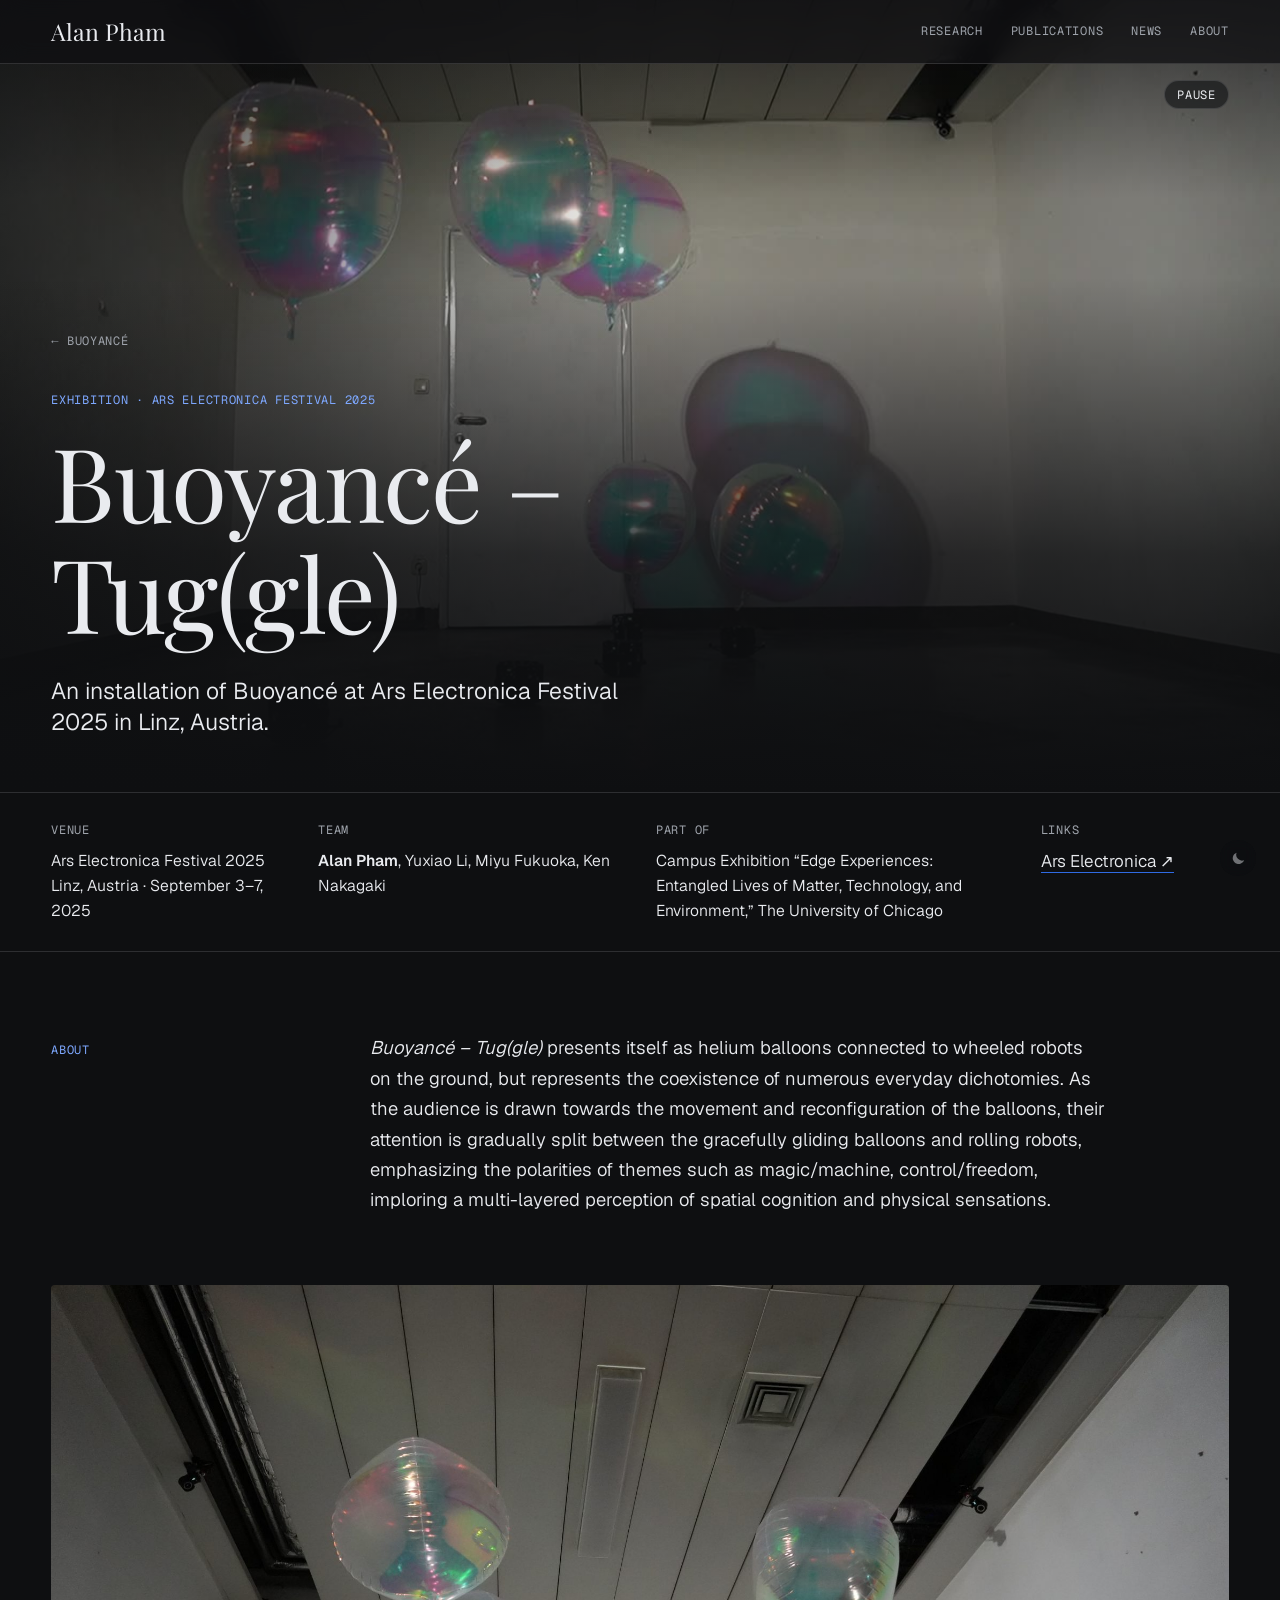
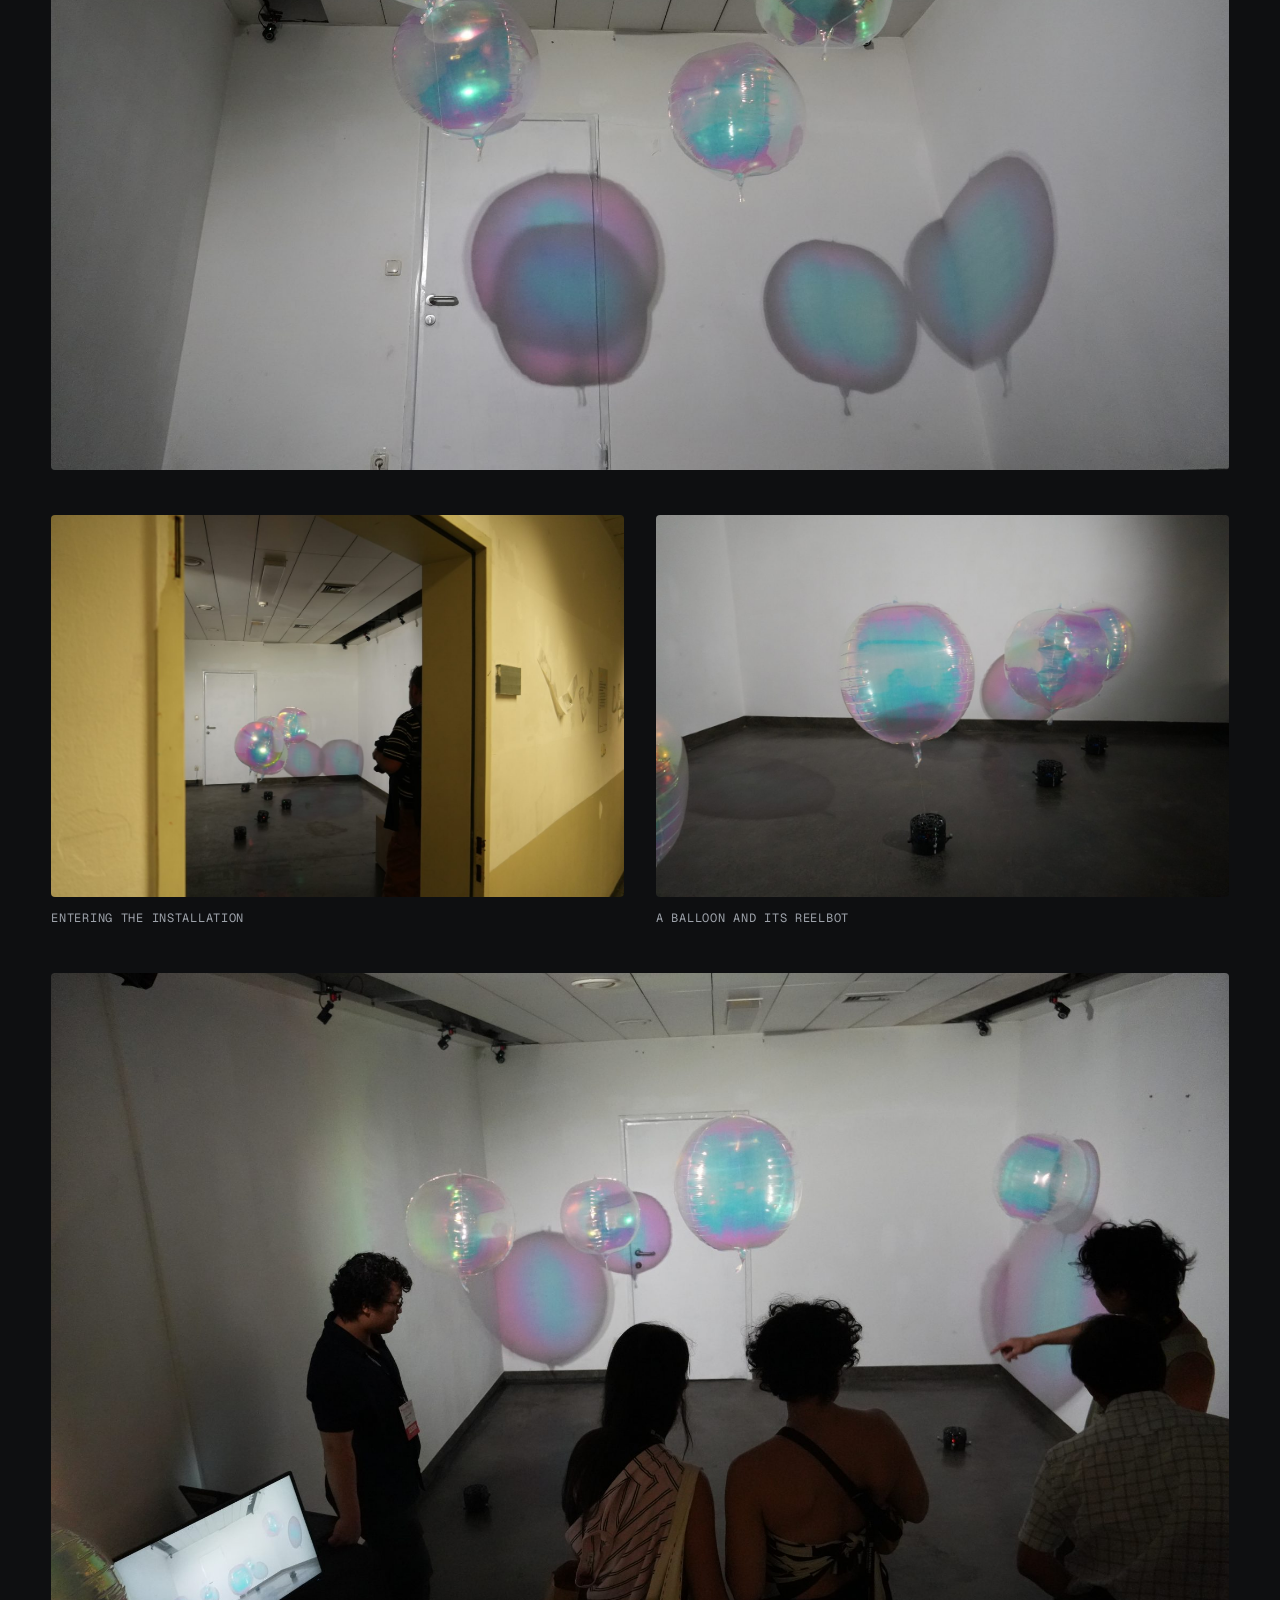
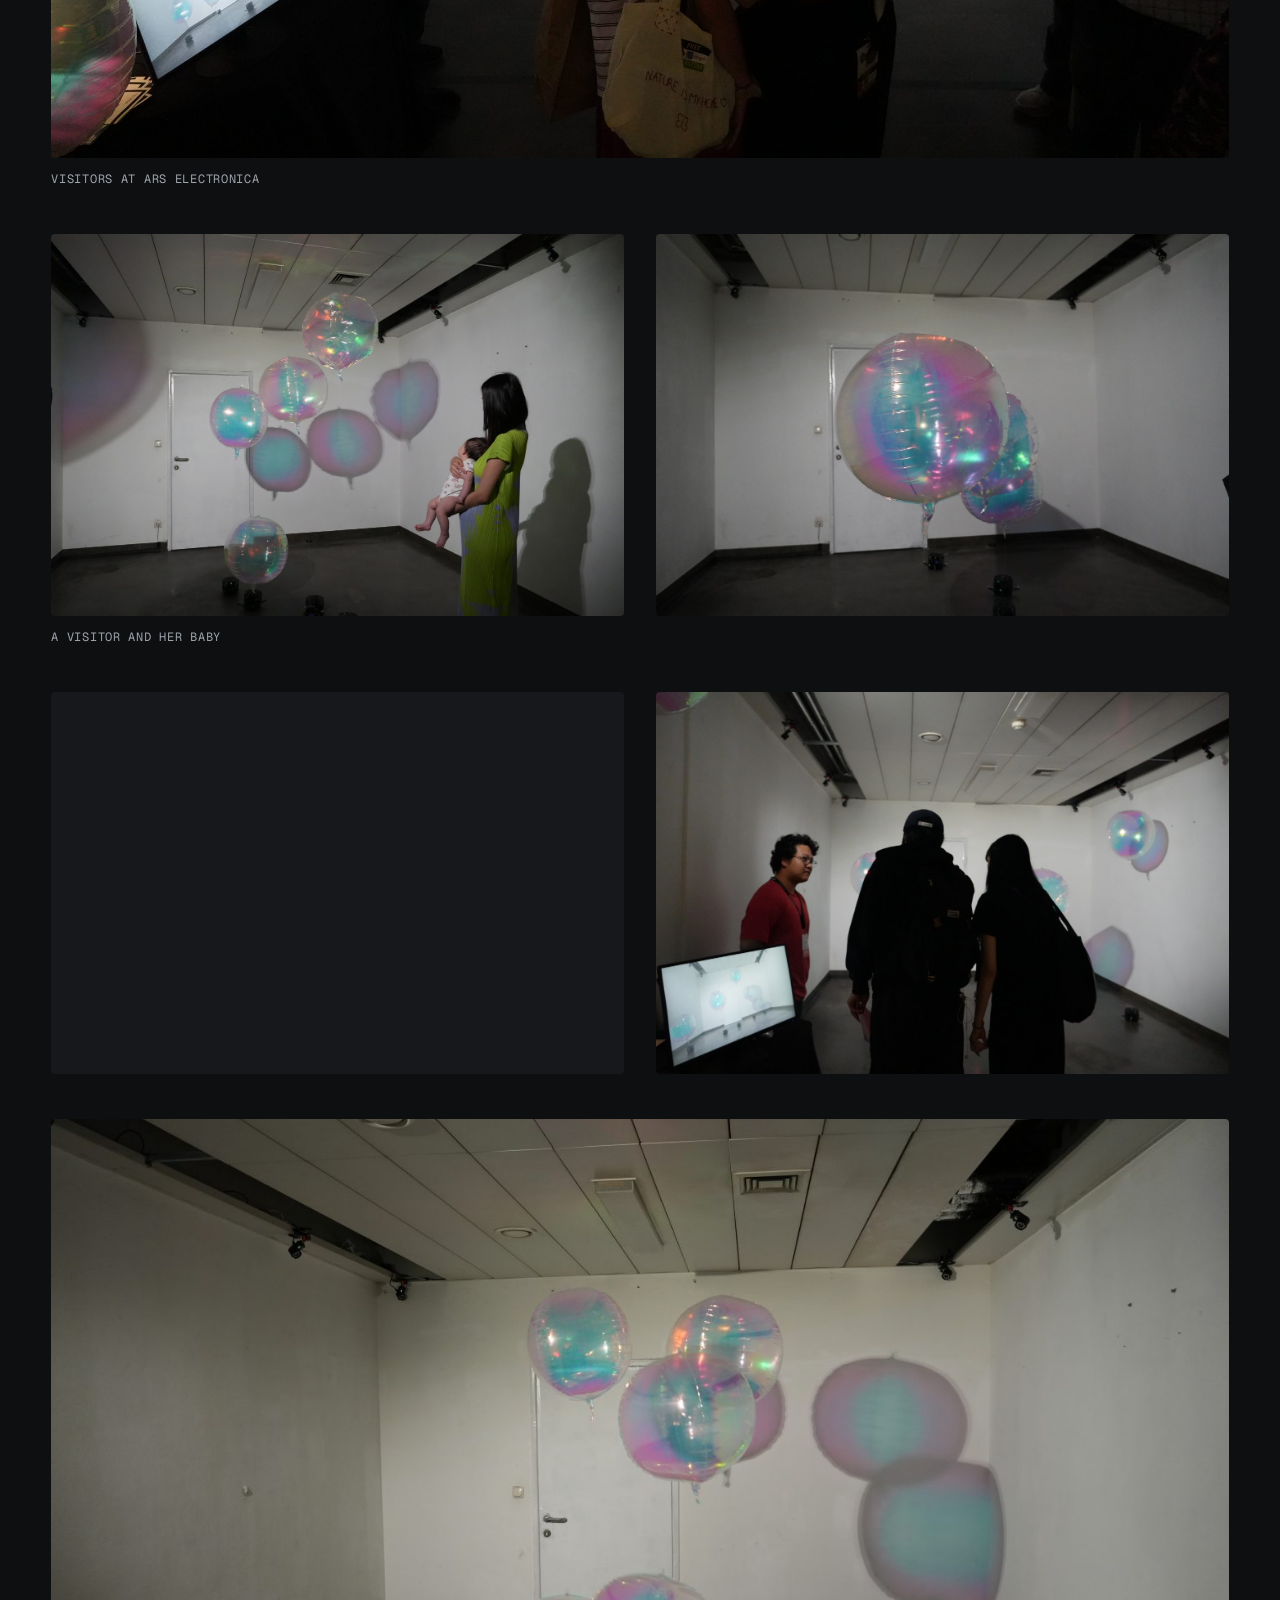
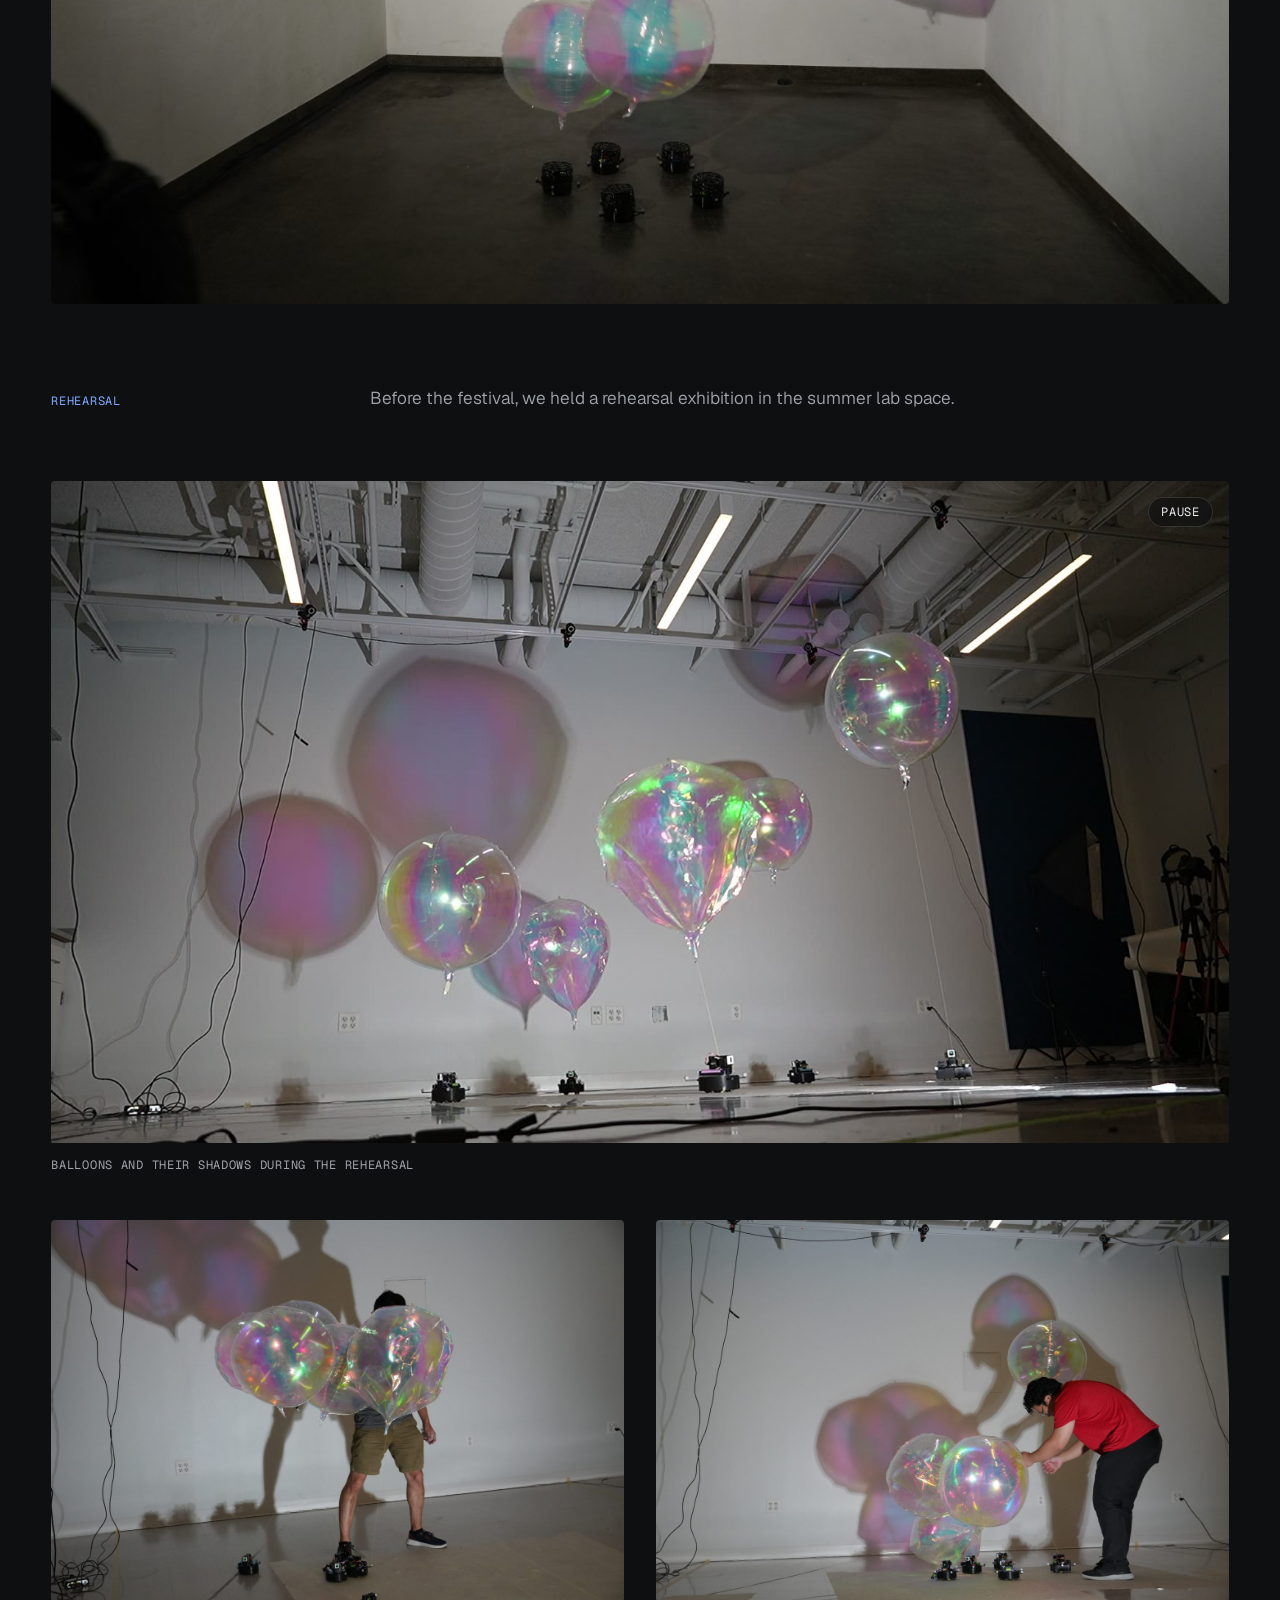
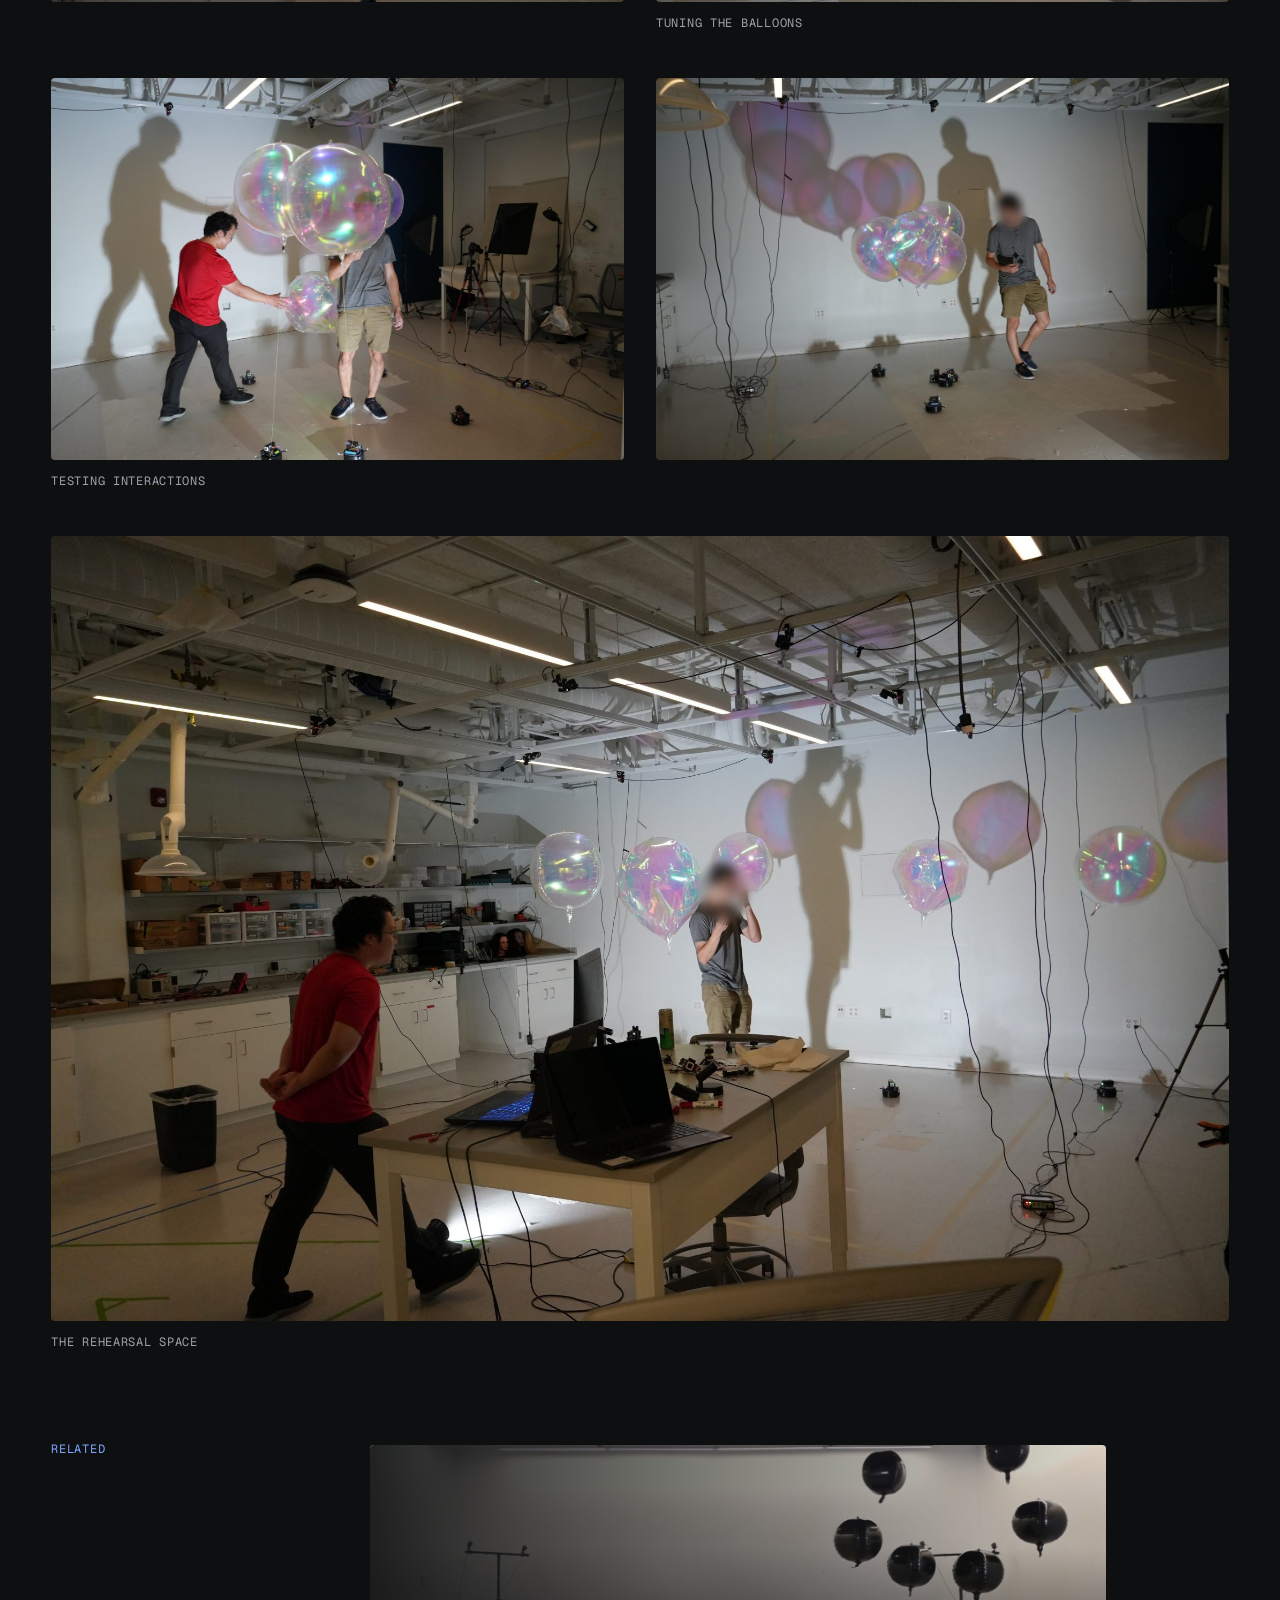
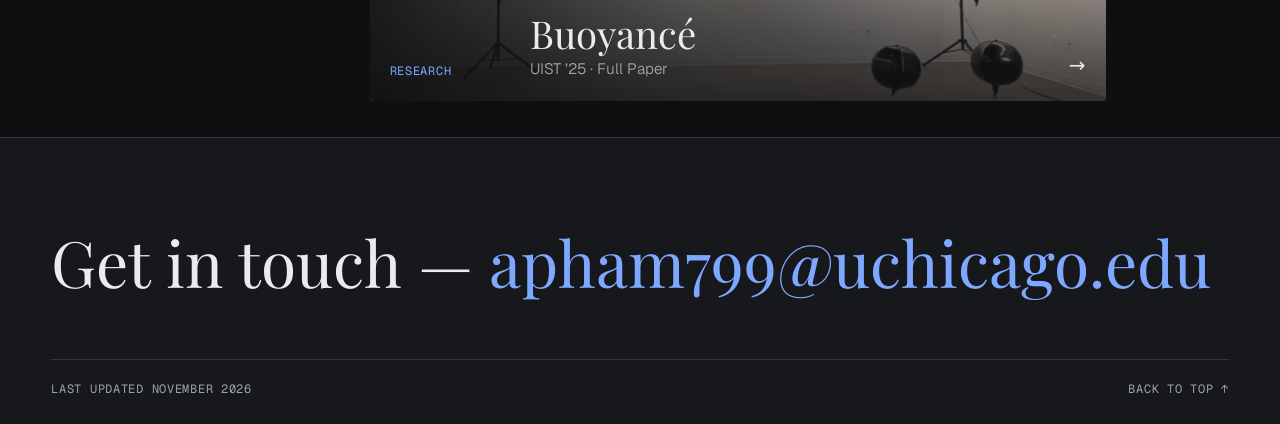
==== commit 5be3f609: "Updating the Portfolio" ====
--- a/projects/buoyance-tuggle/index.html
+++ b/projects/buoyance-tuggle/index.html
@@ -5,7 +5,7 @@
   <meta name="viewport" content="width=device-width, initial-scale=1" />
   <title>Buoyancé – Tug(gle) · Ars Electronica 2025 — Alan Pham</title>
   <meta name="description" content="Buoyancé – Tug(gle): an installation of Buoyancé exhibited at Ars Electronica Festival 2025 in Linz, Austria." />
-  <meta name="theme-color" content="#0f0f0e" />
+  <meta name="theme-color" content="#0e0f11" />
   <meta property="og:title" content="Buoyancé – Tug(gle) · Ars Electronica 2025 — Alan Pham" />
   <meta property="og:description" content="An installation of Buoyancé at Ars Electronica Festival 2025, Linz, Austria." />
   <link rel="icon" href="../../assets/favicon.svg" type="image/svg+xml" />
@@ -54,7 +54,7 @@
       <div class="pp-hero__body">
         <a class="pp-back mono" href="../buoyance/index.html">&larr; Buoyancé</a>
         <p class="pp-hero__venue mono">Exhibition &middot; Ars Electronica Festival 2025</p>
-        <h1 class="pp-hero__title">Buoyancé &ndash; Tug(gle)</h1>
+        <h1 class="pp-hero__title">Buoyancé&nbsp;&ndash; Tug(gle)</h1>
         <p class="pp-hero__sub">An installation of Buoyancé at Ars Electronica Festival 2025 in Linz, Austria.</p>
       </div>
     </section>
@@ -63,8 +63,7 @@
     <section class="pp-meta pp-meta--4" aria-label="Exhibition details">
       <div>
         <h2 class="mono">Venue</h2>
-        <!-- TODO(Alan): add exact dates -->
-        <p>Ars Electronica Festival 2025<br />Linz, Austria &middot; September 2025</p>
+        <p>Ars Electronica Festival 2025<br />Linz, Austria &middot; September 3&ndash;7, 2025</p>
       </div>
       <div>
         <h2 class="mono">Team</h2>
@@ -86,10 +85,14 @@
     <section class="pp-section">
       <h2 class="pp-section__label mono reveal">About</h2>
       <div class="pp-section__body">
-        <!-- TODO(Alan): describe the installation: what visitors did, how Tug(gle) worked, scale, duration -->
-        <p class="pp-abstract reveal" data-todo="Describe the installation">
-          <em>Buoyancé &ndash; Tug(gle)</em> brought Buoyancé out of the lab and into a public festival setting, where
-          visitors could interact with helium-inflated balloons reeled through the air by mobile robots.
+        <p class="pp-abstract reveal">
+          <em>Buoyancé&nbsp;&ndash; Tug(gle)</em> presents itself 
+          as helium balloons connected to wheeled robots on the ground, but represents 
+          the coexistence of numerous everyday dichotomies. As the audience is drawn 
+          towards the movement and reconfiguration of the balloons, their attention is 
+          gradually split between the gracefully gliding balloons and rolling robots, 
+          emphasizing the polarities of themes such as magic/machine, control/freedom, 
+          imploring a multi-layered perception of spatial cognition and physical sensations.
         </p>
       </div>
     </section>
@@ -106,7 +109,7 @@
       <figure class="pp-fig reveal">
         <img src="../../assets/media/tuggle/doorway.jpg" width="1400" height="933" loading="lazy" decoding="async"
              alt="View through a yellow doorway into the gallery, where iridescent balloons hover in the room." />
-        <figcaption class="mono">Entering the installation</figcaption>
+        <figcaption class="mono" data-todo="Review photo captions">Entering the installation</figcaption>
       </figure>
       <figure class="pp-fig reveal">
         <img src="../../assets/media/tuggle/tether.jpg" width="1400" height="933" loading="lazy" decoding="async"
@@ -153,9 +156,8 @@
     <section class="pp-section">
       <h2 class="pp-section__label mono reveal">Rehearsal</h2>
       <div class="pp-section__body">
-        <!-- TODO(Alan): add where/when the rehearsal took place and anything that changed for Linz -->
-        <p class="reveal" data-todo="Describe the rehearsal">
-          Before the festival, we staged a rehearsal of the installation to tune the robots, balloons, and lighting.
+        <p class="reveal">
+          Before the festival, we held a rehearsal exhibition in the summer lab space.
         </p>
       </div>
     </section>
@@ -225,11 +227,6 @@
       </div>
     </section>
 
-    <section class="pp-end">
-      <ul class="pills" aria-label="Themes">
-        <li>Installation</li><li>Public Engagement</li><li>Actuation</li><li>Spatial Interfaces</li>
-      </ul>
-    </section>
   </main>
 
   <footer class="site-footer">
--- a/assets/css/style.css
+++ b/assets/css/style.css
@@ -89,22 +89,22 @@
 }
 
 [data-theme="dark"] {
-  --bg: #0f0f0e;
-  --bg-2: #181816;
-  --fg: #ecebe5;
-  --fg-2: #a3a29b;
-  --line: rgba(236, 235, 229, 0.14);
+  --bg: #0e0f11;
+  --bg-2: #16181b;
+  --fg: #e9ebef;
+  --fg-2: #9ea3ab;
+  --line: rgba(233, 235, 239, 0.14);
   --accent: #2f6ae3;
   --accent-ink: #7ea8ff;
   color-scheme: dark;
 }
 
 [data-theme="light"] {
-  --bg: #f4f2ec;
-  --bg-2: #eae7df;
-  --fg: #151514;
-  --fg-2: #5b5953;
-  --line: rgba(21, 21, 20, 0.14);
+  --bg: #f3f5f8;
+  --bg-2: #e7eaef;
+  --fg: #121417;
+  --fg-2: #565b63;
+  --line: rgba(18, 20, 23, 0.14);
   --accent: #1f5fd6;
   --accent-ink: #1a4cae;
   color-scheme: light;
@@ -116,6 +116,9 @@
 *::after { box-sizing: border-box; }
 
 html { scroll-behavior: smooth; -webkit-text-size-adjust: 100%; }
+/* Arriving from another page via the transition: land on the #section instantly (no visible scroll), then smooth again */
+html.pt-enter { scroll-behavior: auto; }
+section[id], article[id] { scroll-margin-top: 0; }
 body {
   margin: 0;
   background: var(--bg);
@@ -251,6 +254,13 @@
 
 /* ---------- research: full-screen project sections ---------- */
 .research { position: relative; }
+/* section heading above the full-screen project cards, matching the other sections */
+.research__intro {
+  position: relative; z-index: 1; background: var(--bg);
+  max-width: var(--maxw); margin: 0 auto;
+  padding: clamp(4rem, 10vh, 7rem) var(--pad) clamp(2rem, 5vh, 3rem);
+}
+.research__intro .section__head { margin-bottom: 0; }
 
 .project {
   position: sticky; top: 0;
@@ -327,13 +337,6 @@
 .project__title-link:hover { color: inherit; }
 .project__links-note { display: inline-block; padding: 0.5rem 0; color: var(--fg-2); }
 
-.pills { display: flex; flex-wrap: wrap; gap: 0.45rem; }
-.pills li {
-  font-family: var(--font-mono); font-size: 0.7rem; letter-spacing: 0.05em; text-transform: uppercase;
-  padding: 0.3rem 0.7rem; border-radius: 999px;
-  border: 1px solid var(--line); color: var(--fg-2);
-  background: color-mix(in srgb, var(--bg) 55%, transparent);
-}
 
 /* Buoyancé: footage is ~2:1 and the applications span the whole room, so use a wider, shorter
    frame anchored to the bottom (shows ~80% of the frame instead of ~55%) */
@@ -379,20 +382,17 @@
 
 /* reveal of the rest of the body */
 .js .project__main > *:not(.project__title),
-.js .project .pills,
 .js .project__top {
   opacity: 0; transform: translateY(14px);
   transition: opacity 0.9s var(--ease), transform 0.9s var(--ease);
 }
 .js .project.is-in .project__main > *:not(.project__title),
-.js .project.is-in .pills,
 .js .project.is-in .project__top { opacity: 1; transform: none; }
 .js .project.is-in .project__sub   { transition-delay: 0.35s; }
 .js .project.is-in .netline        { transition-delay: 0.3s; }
 .js .project.is-in .project__desc  { transition-delay: 0.45s; }
 .js .project.is-in .project__role  { transition-delay: 0.55s; }
 .js .project.is-in .project__links { transition-delay: 0.65s; }
-.js .project.is-in .pills          { transition-delay: 0.8s; }
 
 /* float (Buoyancé): letters rise, then bob gently */
 .js [data-motion="float"] .project__title .ch {
@@ -575,7 +575,12 @@
 .pp-back { color: var(--fg-2); text-decoration: none; margin-bottom: 1.5rem; width: fit-content; }
 .pp-back:hover { color: var(--fg); }
 .pp-hero__venue { color: var(--accent-ink); }
-.pp-hero__title { font-family: var(--font-serif); font-weight: 400; font-size: clamp(4rem, 11vw, 10rem); line-height: 0.9; letter-spacing: -0.02em; }
+.pp-hero__title {
+  font-family: var(--font-serif); font-weight: 400;
+  /* Playfair has tall ascenders/descenders: give lines room so "y", "g", "( )" never touch the subtitle */
+  font-size: clamp(3rem, 8vw, 7.5rem); line-height: 1.08; letter-spacing: -0.015em;
+  margin-bottom: 0.12em; text-wrap: balance;
+}
 .pp-hero__sub { font-size: clamp(1.15rem, 1.8vw, 1.5rem); line-height: 1.35; max-width: 40ch; }
 .pp-hero .media-toggle { top: calc(var(--header-h) + 1rem); }
 
@@ -753,7 +758,8 @@
 }
 @keyframes pt-rise {
   0%   { transform: translateY(10vh);   opacity: 0; }
-  45%  { opacity: 1; }
+  12%  { opacity: 0; }                                   /* stay hidden while the page settles on its #section */
+  50%  { opacity: 1; }
   68%  { transform: translateY(-0.9vh); }                /* buoyant overshoot */
   84%  { transform: translateY(0.3vh); }
   100% { transform: translateY(0);      opacity: 1; }
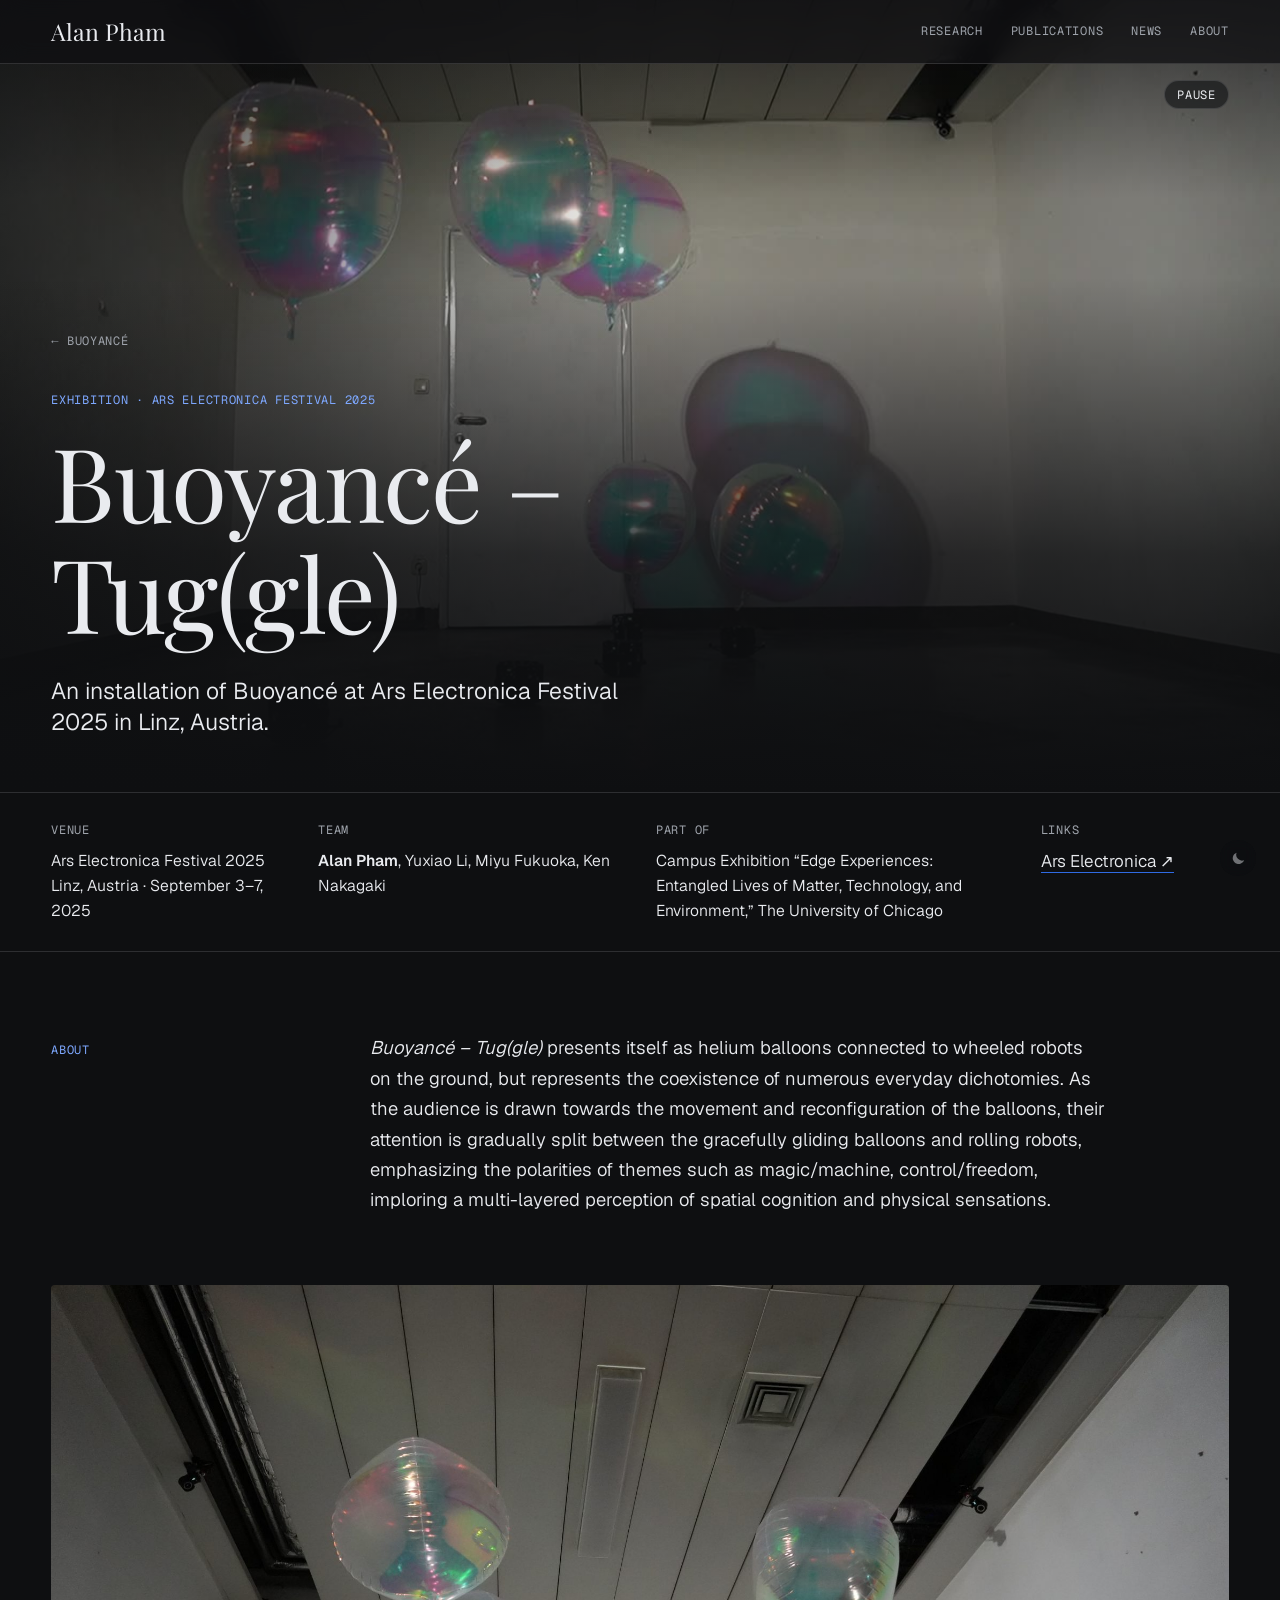
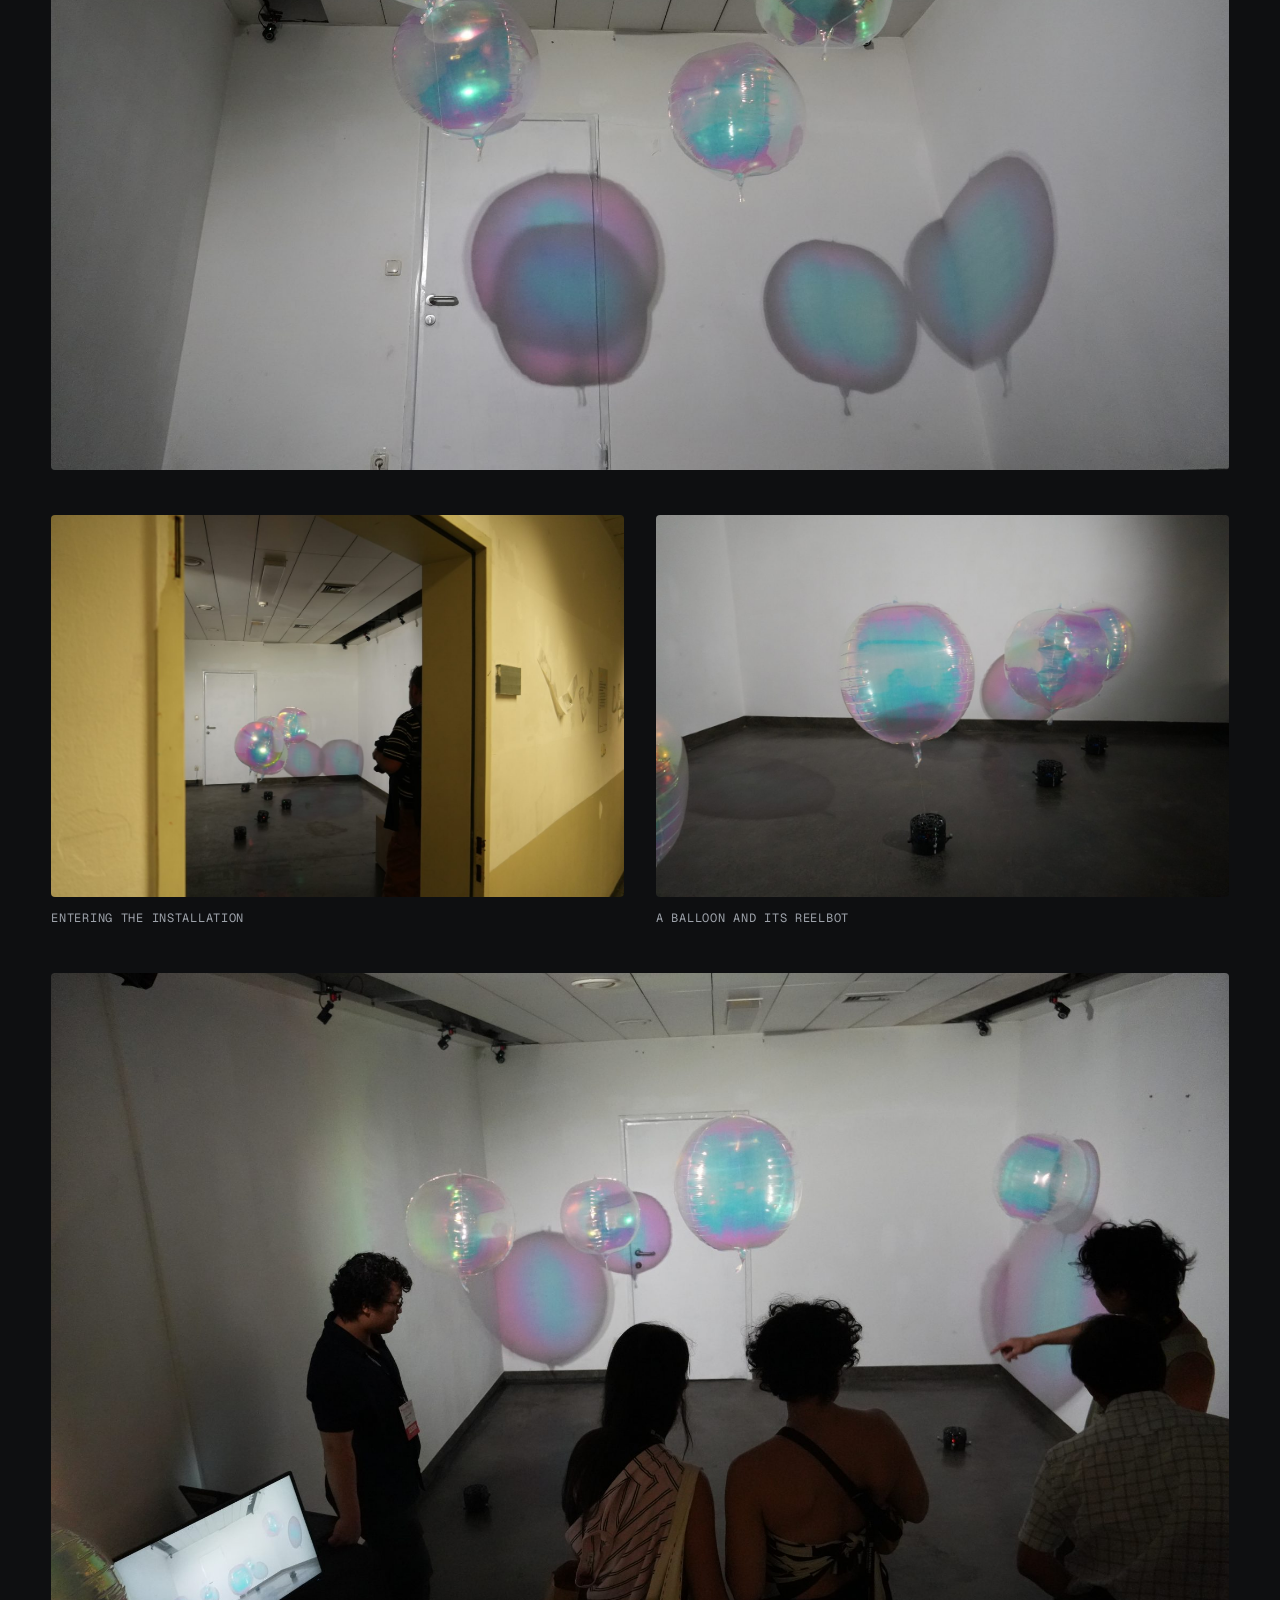
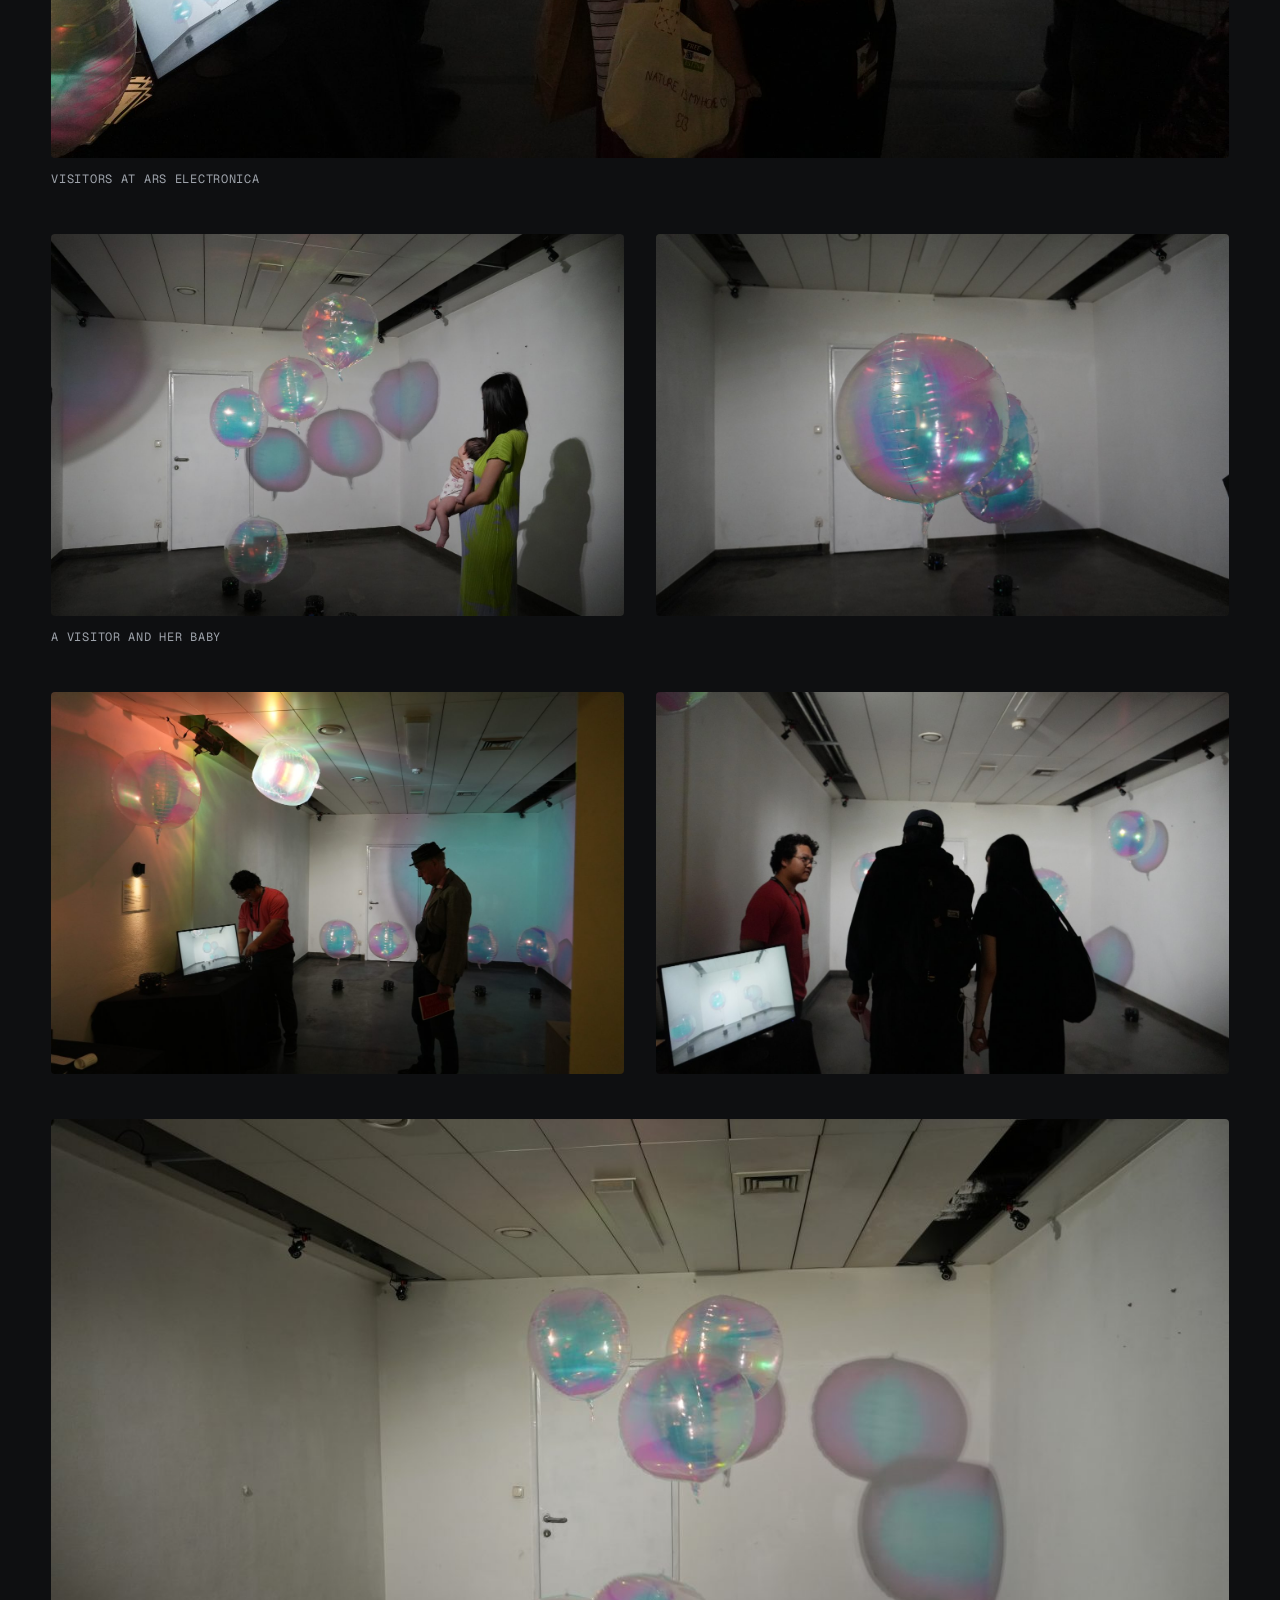
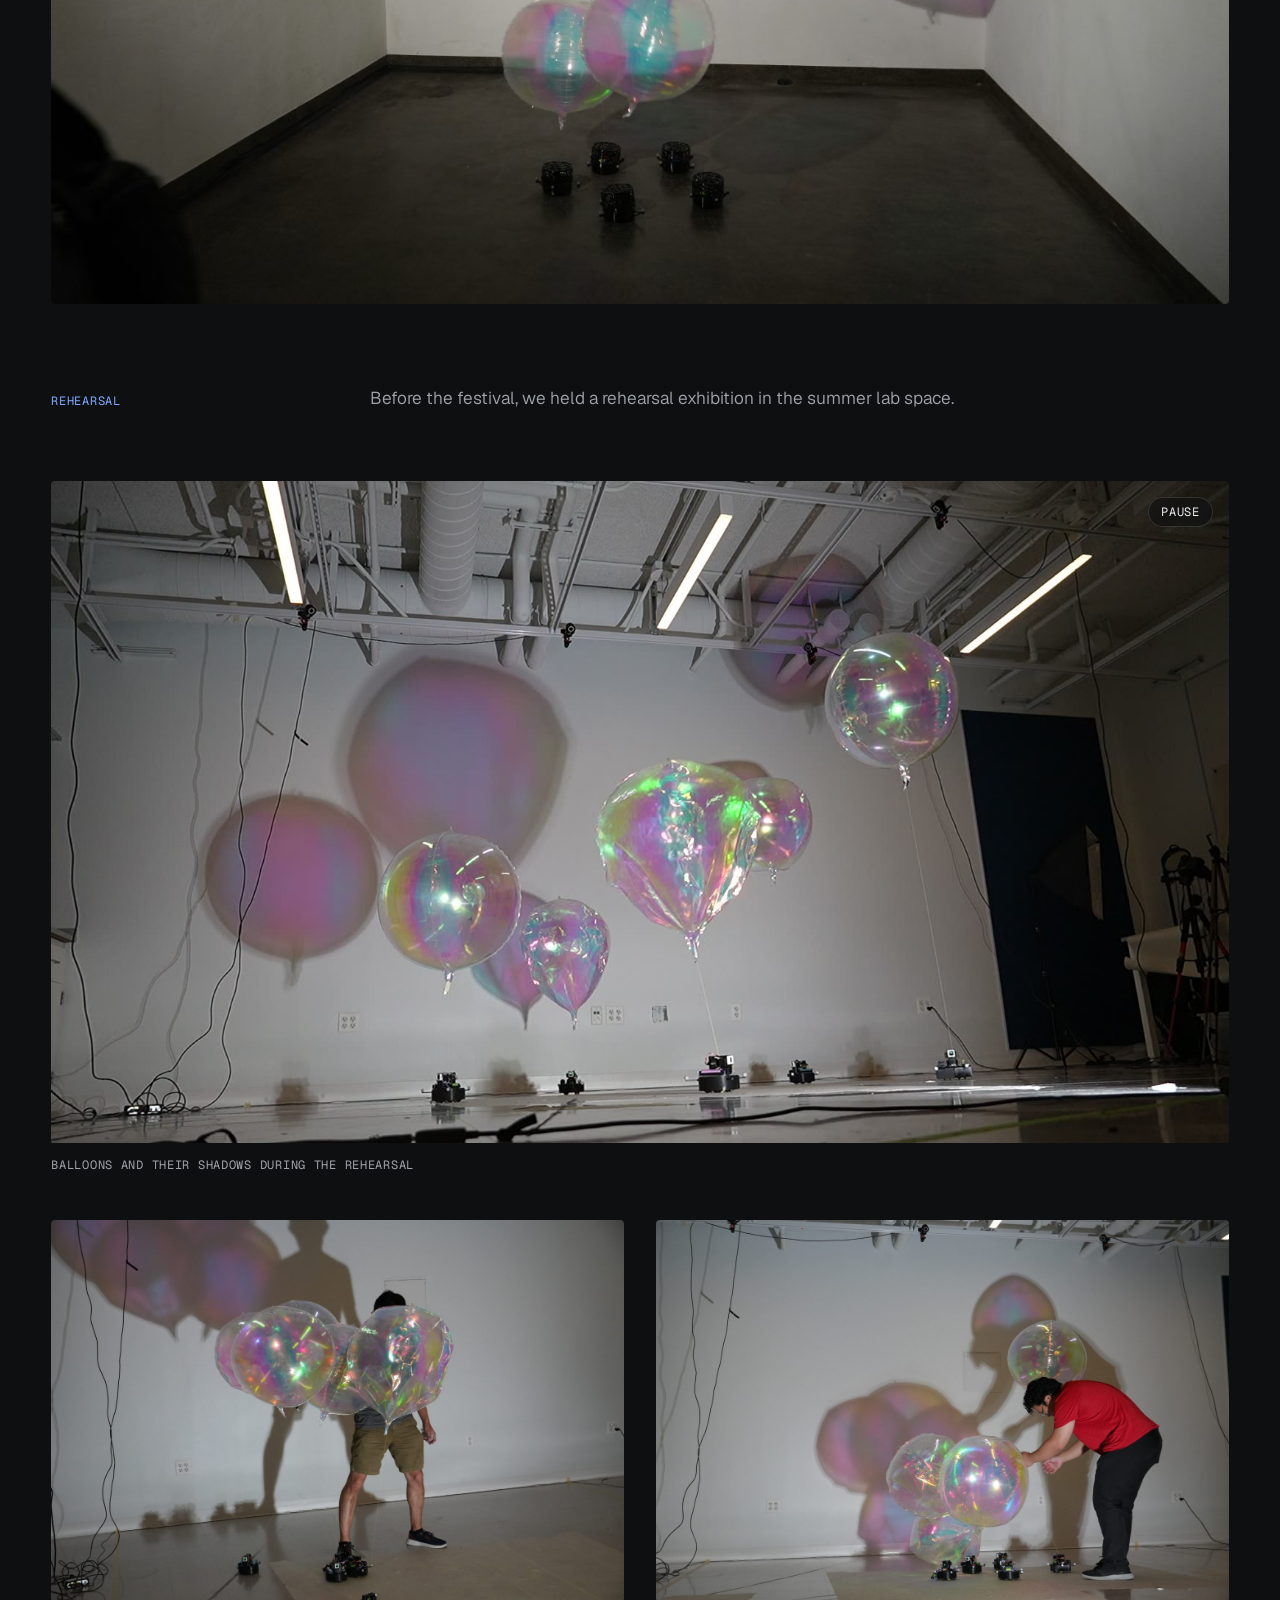
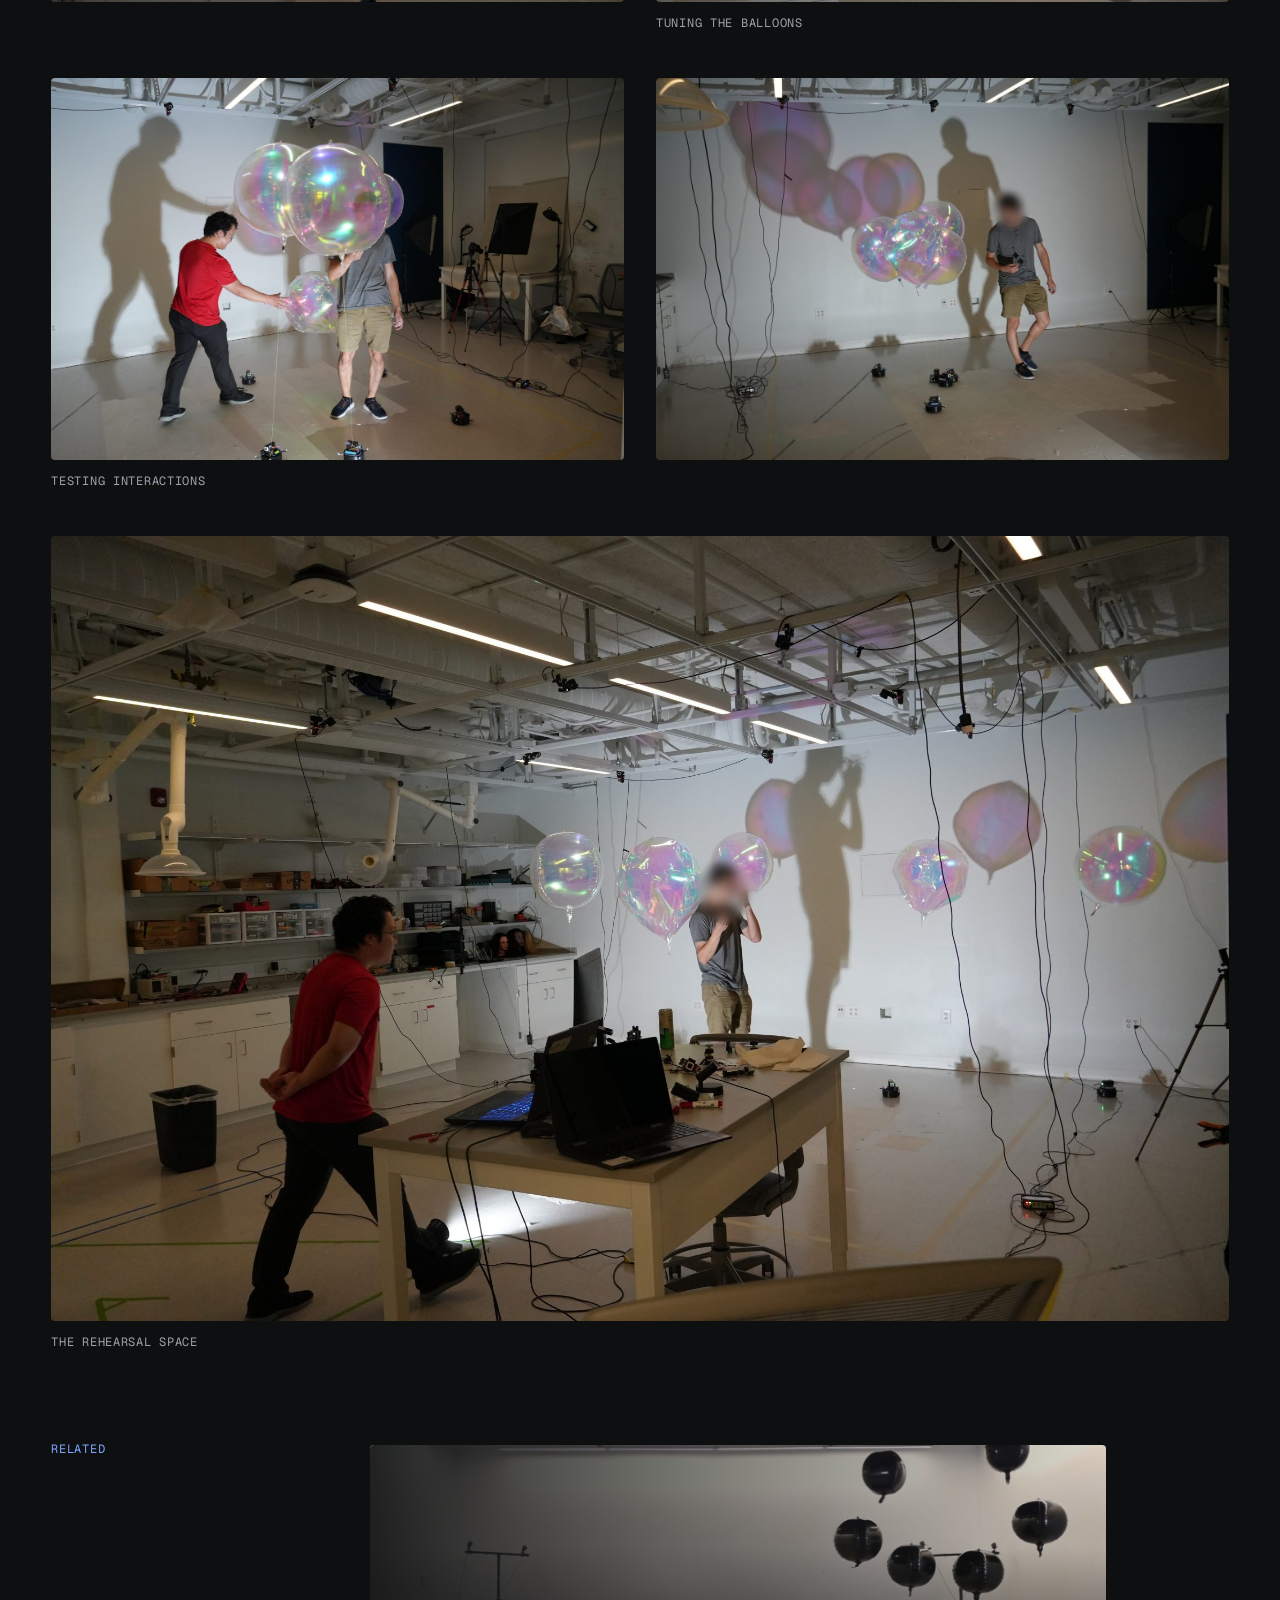
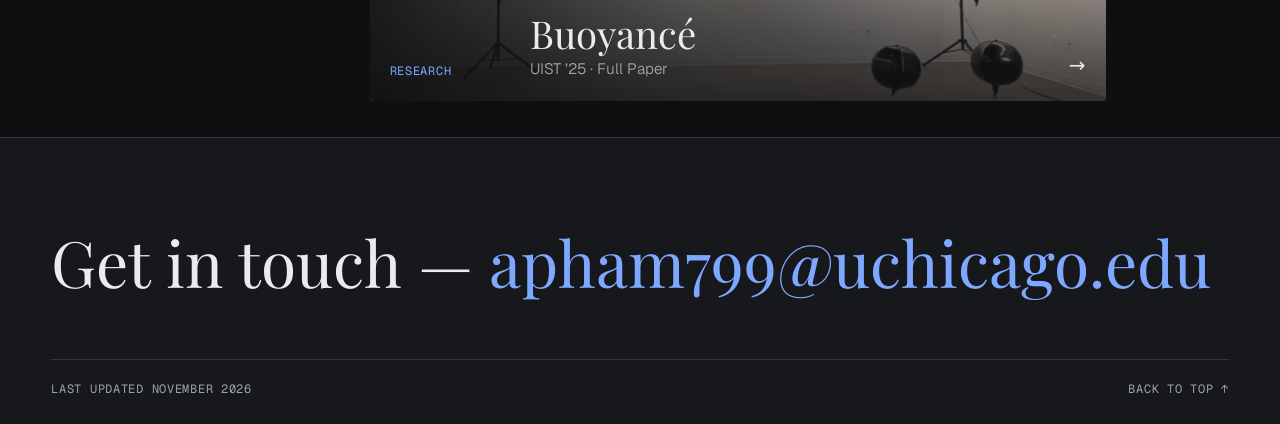
==== commit a15a1a87: "Adding links to respective project pages" ====
--- a/projects/buoyance-tuggle/index.html
+++ b/projects/buoyance-tuggle/index.html
@@ -8,6 +8,11 @@
   <meta name="theme-color" content="#0e0f11" />
   <meta property="og:title" content="Buoyancé – Tug(gle) · Ars Electronica 2025 — Alan Pham" />
   <meta property="og:description" content="An installation of Buoyancé at Ars Electronica Festival 2025, Linz, Austria." />
+  <meta property="og:type" content="website" />
+  <meta property="og:url" content="https://apham799.github.io/projects/buoyance-tuggle/" />
+  <meta property="og:image" content="https://apham799.github.io/assets/media/tuggle/hero.jpg" />
+  <meta name="twitter:card" content="summary_large_image" />
+  <link rel="canonical" href="https://apham799.github.io/projects/buoyance-tuggle/" />
   <link rel="icon" href="../../assets/favicon.svg" type="image/svg+xml" />
   <script>
     (function () {
